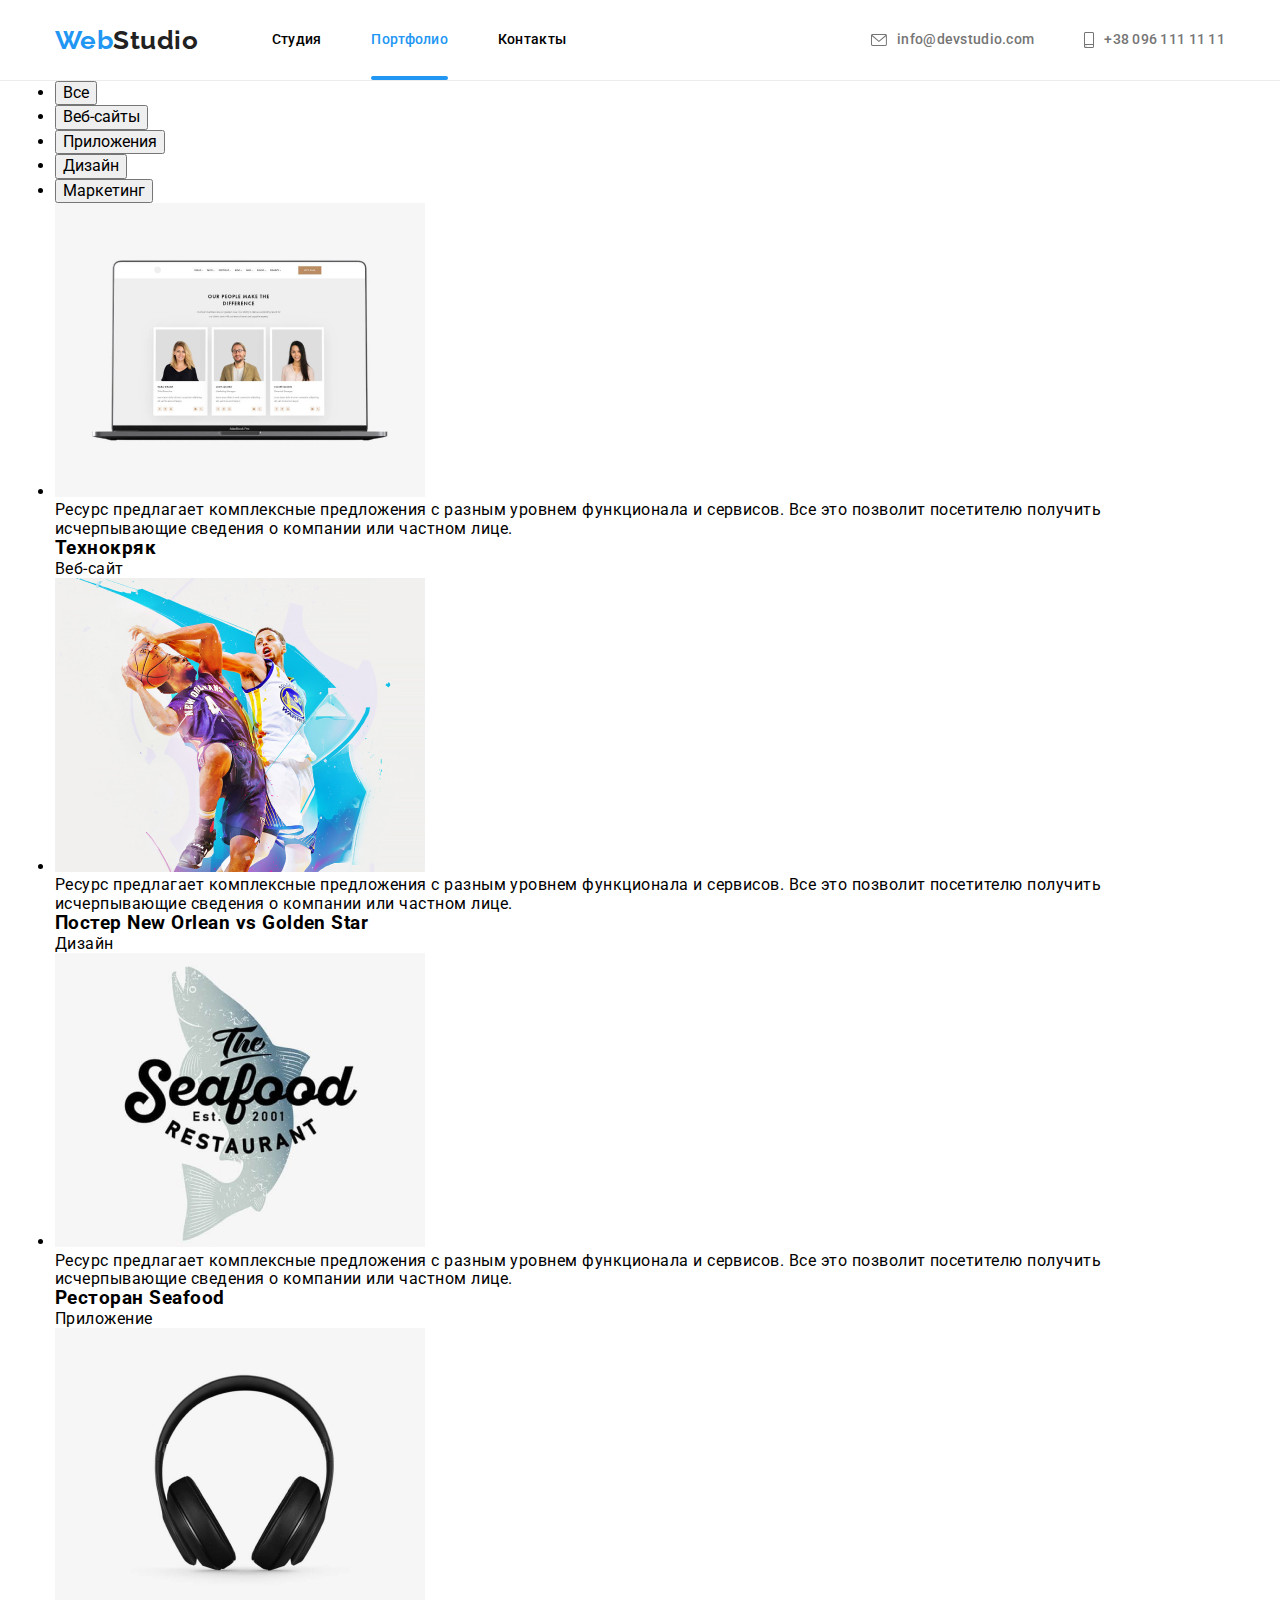
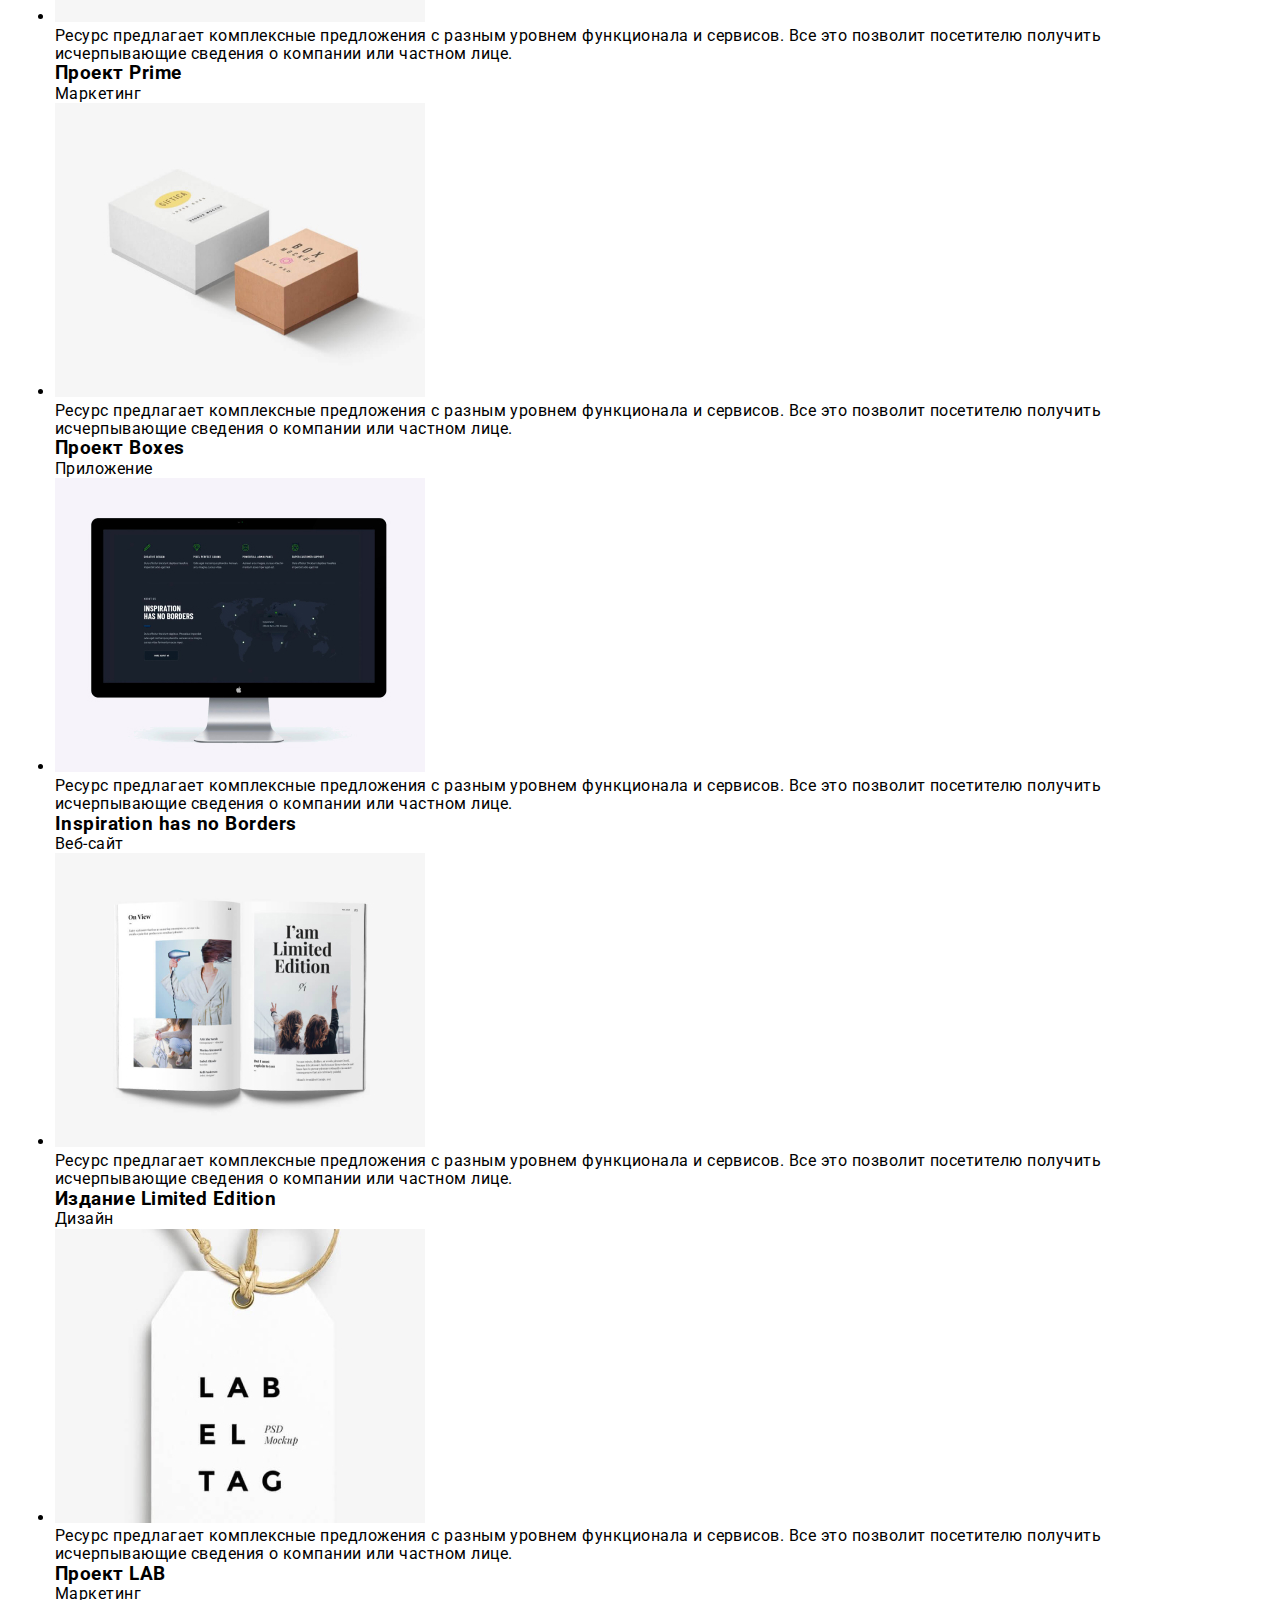
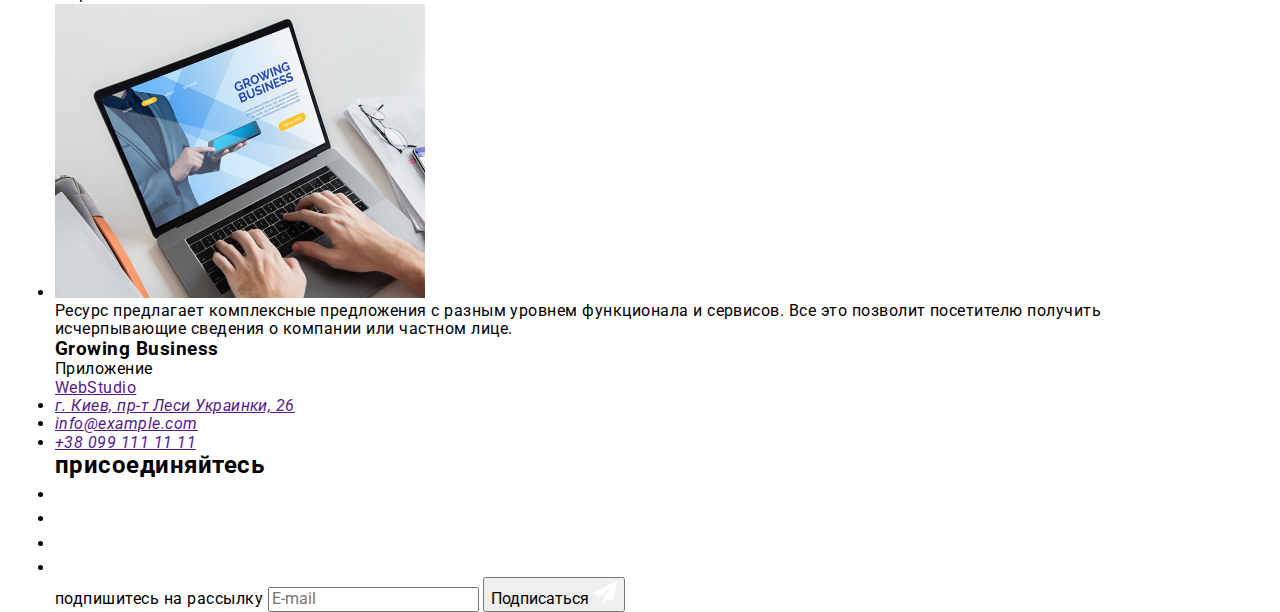
==== portfolio.html @ 88aeb42d "summary" ====
<!DOCTYPE html>
<html lang="ru">
<head>
    <meta charset="UTF-8">
    <meta http-equiv="X-UA-Compatible" content="IE=edge">
    <meta name="viewport" content="width=device-width, initial-scale=1.0">
    <link rel="preconnect" href="https://fonts.googleapis.com">
    <link rel="preconnect" href="https://fonts.gstatic.com" crossorigin>
    <link href="https://fonts.googleapis.com/css2?family=Raleway:wght@700&family=Roboto:wght@400;500;700;900&display=swap" rel="stylesheet">
    <link rel="stylesheet" href="https://cdnjs.cloudflare.com/ajax/libs/modern-normalize/1.1.0/modern-normalize.min.css">
    <link rel="stylesheet" href="./css/main.min.css">
    <title>WebStudio</title>
</head>
<body>
    
    <header  class="navigation">
        <div class="navigation__container container">
            <nav class="navigation__wrap">
                <a class="navigation__web" href="./index.html">Web<span class="navigation__studio">Studio</span></a>
                <button type="button" class="navigation__menu-btn is-open" data-menu-button>
                    <svg width="24" height="16" aria-label="Переключатель мобильного меню">
                        <use class="navigation__btn-close" href="./images/mobile-menu.svg#icon-close_24px"></use>
                        <use class="navigation__btn-menu" href="./images/mobile-menu.svg#icon-menu_24px"></use>
                    </svg>
                </button>
            </nav>
            <div class="navigation__menu" data-menu>
                <ul class="navigation__list">
                    <li class="navigation__links">
                        <a class="navigation__link" href="./index.html">Студия</a>
                    </li>
                    <li class="navigation__links">
                        <a class="navigation__link current" href="./portfolio.html">Портфолио</a>
                    </li>
                    <li class="navigation__links">
                        <a class="navigation__link" href="">Контакты</a>
                    </li>
                </ul>
                <ul class="contacts">
                    <li class="contacts__tel">
                        <a href="" class="contacts__tel-list">
                            +38 096 111 11 11
                        </a>
                    </li>
                    <li class="contacts__list">
                        <a class="contacts__links" href="">
                            <svg class="contacts__icon" width="16px" height="12px">
                                <use href="./images/sprite.svg#icon-envelope"></use>
                            </svg>
                            info@devstudio.com
                        </a>
                    </li>
                    <li class="contacts__list hidden">
                        <a class="contacts__links" href="">
                            <svg class="contacts__icon" width="10px" height="16px">
                                <use href="./images/sprite.svg#icon-smartphone"></use>
                            </svg>
                            +38 096 111 11 11
                        </a>
                    </li>
                </ul>
                <ul class="menu__links">
                    <li class="menu__links-list">
                        <a href="" class="menu__link">Instagram</a>
                    </li>
                    <li class="menu__links-list">
                        <a href="" class="menu__link">Twitter</a>
                    </li>
                    <li class="menu__links-list">
                        <a href="" class="menu__link">Facebook</a>
                    </li>
                    <li class="menu__links-list">
                        <a href="" class="menu__link">LinkedIn</a>
                    </li>
                </ul>
            </div>
        </div>
    </header>
    
    <main>
        <section class="portfolio">
            <div class="container">
                <ul class="filters__list">
                    <li class="filters__buttons">
                        <button type="button" class="filters__btn">Все</button>
                    </li>
                    <li class="filters__buttons">
                        <button type="button" class="filters__btn">Веб-сайты</button>
                    </li>
                    <li class="filters__buttons">
                        <button type="button" class="filters__btn">Приложения</button>
                    </li>
                    <li class="filters__buttons">
                        <button type="button" class="filters__btn">Дизайн</button>
                    </li>
                    <li class="filters__buttons">
                        <button type="button" class="filters__btn">Маркетинг</button>
                    </li>
                </ul>   
                <ul class="project__list">
                    <li class="project__items">
                        <div class="project__animation">
                            <img src="./images/technoquack.jpg" alt="Технокряк">
                            <p class="project__overlay">Ресурс предлагает комплексные предложения с разным уровнем функционала и сервисов. Все это позволит посетителю получить исчерпывающие сведения о компании или частном лице.</p>
                        </div>
                        <div class="project__item">
                            <h3 class="project__title">Технокряк</h3>
                            <p class="project__text">Веб-сайт</p>
                        </div>
                    </li>
                    <li class="project__items">
                        <div class="project__animation">
                            <img src="./images/new-orlean.jpg" alt="Постер New Orlean vs Golden Star">
                            <p class="project__overlay">Ресурс предлагает комплексные предложения с разным уровнем функционала и сервисов. Все это позволит посетителю получить исчерпывающие сведения о компании или частном лице.</p>
                        </div>
                        <div class="project__item">
                            <h3 class="project__title">Постер New Orlean vs Golden Star</h3>
                            <p class="project__text">Дизайн</p>
                        </div>
                    </li>
                    <li class="project__items">
                        <div class="project__animation">
                            <img src="./images/seafood-restaurant.jpg" alt="Ресторан Seafood">
                            <p class="project__overlay">Ресурс предлагает комплексные предложения с разным уровнем функционала и сервисов. Все это позволит посетителю получить исчерпывающие сведения о компании или частном лице.</p>
                        </div>
                        <div class="project__item">
                            <h3 class="project__title">Ресторан Seafood</h3>
                            <p class="project__text">Приложение</p>
                        </div>
                    </li>
                    <li class="project__items">
                        <div class="project__animation">
                            <img src="./images/prime-project.jpg" alt="Проект Prime">
                            <p class="project__overlay">Ресурс предлагает комплексные предложения с разным уровнем функционала и сервисов. Все это позволит посетителю получить исчерпывающие сведения о компании или частном лице.</p>
                        </div>
                        <div class="project__item">
                            <h3 class="project__title">Проект Prime</h3>
                            <p class="project__text">Маркетинг</p>
                        </div>
                    </li>
                    <li class="project__items">
                        <div class="project__animation">
                            <img src="./images/project-boxes.jpg" alt="Проект Boxes">
                            <p class="project__overlay">Ресурс предлагает комплексные предложения с разным уровнем функционала и сервисов. Все это позволит посетителю получить исчерпывающие сведения о компании или частном лице.</p>
                        </div>
                        <div class="project__item">
                            <h3 class="project__title">Проект Boxes</h3>
                            <p class="project__text">Приложение</p>
                        </div>
                    </li>
                    <li class="project__items">
                        <div class="project__animation">
                            <img src="./images/inspiration-has-no-borders.jpg" alt="Inspiration has no Borders">
                            <p class="project__overlay">Ресурс предлагает комплексные предложения с разным уровнем функционала и сервисов. Все это позволит посетителю получить исчерпывающие сведения о компании или частном лице.</p>
                        </div>
                        <div class="project__item">
                            <h3 class="project__title">Inspiration has no Borders</h3>
                            <p class="project__text">Веб-сайт</p>
                        </div>
                    </li>
                    <li class="project__items">
                        <div class="project__animation">
                            <img src="./images/limited-edition.jpg" alt="Издание Limited Edition">
                            <p class="project__overlay">Ресурс предлагает комплексные предложения с разным уровнем функционала и сервисов. Все это позволит посетителю получить исчерпывающие сведения о компании или частном лице.</p>
                        </div>
                        <div class="project__item">
                            <h3 class="project__title">Издание Limited Edition</h3>
                            <p class="project__text">Дизайн</p>
                        </div>
                    </li>
                    <li class="project__items">
                        <div class="project__animation">
                            <img src="./images/lab-project.jpg" alt="Проект LAB">
                            <p class="project__overlay">Ресурс предлагает комплексные предложения с разным уровнем функционала и сервисов. Все это позволит посетителю получить исчерпывающие сведения о компании или частном лице.</p>
                        </div>
                        <div class="project__item">
                            <h3 class="project__title">Проект LAB</h3>
                            <p class="project__text">Маркетинг</p>
                        </div>
                    </li>
                    <li class="project__items">
                        <div class="project__animation">
                            <img src="./images/growing-business.jpg" alt="Growing Business">
                            <p class="project__overlay">Ресурс предлагает комплексные предложения с разным уровнем функционала и сервисов. Все это позволит посетителю получить исчерпывающие сведения о компании или частном лице.</p>
                        </div>
                        <div class="project__item">
                            <h3 class="project__title">Growing Business</h3>
                            <p class="project__text">Приложение</p>
                        </div>
                    </li>
                </ul>
            </div>

        </section>

    </main>
    <footer>
        <div class="footer__all container">
            <div class="footer__container">
                <a class="footer__web" href="">Web<span class="footer__studio">Studio</span></a>
                <address class="footer__address">
                    <ul class="footer__list">
                        <li class="footer__links">
                            <a class="footer__link-white" href="">г. Киев, пр-т Леси Украинки, 26</a>
                        </li>
                        <li class="footer__links">
                            <a class="footer__link" href="">info@example.com</a>
                        </li>
                        <li class="footer__links">
                            <a class="footer__link" href="">+38 099 111 11 11</a>
                        </li>
                    </ul>
                </address>  
            </div>
            <div class="footer__icons">
                <h2 class="footer__icon-title">присоединяйтесь</h2>
                <ul class="footer__icon-list">
                    <li class="footer__icon-wrap">
                        <a href="" class="footer__icon-link">
                            <svg class="footer__icon" width="20" height="20">
                                <use href="./images/sprite.svg#icon-instagram-footer"></use>
                            </svg>
                        </a>  
                    </li>
                    <li class="footer__icon-wrap">
                        <a href="" class="footer__icon-link">
                            <svg class="footer__icon" width="20" height="20">
                                <use href="./images/sprite.svg#icon-twitter-footer"></use>
                            </svg>
                        </a>                       
                    </li>
                    <li class="footer__icon-wrap">
                        <a href="" class="footer__icon-link">
                            <svg class="footer__icon" width="20" height="20">
                                <use href="./images/sprite.svg#icon-facebook-footer"></use>
                            </svg>
                        </a>    
                    </li>
                    <li class="footer__icon-wrap">
                        <a href="" class="footer__icon-link">
                            <svg class="footer__icon" width="20" height="20">
                                <use href="./images/sprite.svg#icon-linkedin-footer"></use>
                            </svg>
                        </a>          
                    </li>
                </ul>
            </div>
            <div class="footer__form-wrap">
                <form class="footer__form">
                    <label class="footer__form-label">
                        <span class="footer__label-text">подпишитесь на рассылку</span>
                        <input type="email" class="footer__form-input" name="mail" placeholder="E-mail" required>
                    </label>
                    <button type="submit" class="footer__form-btn">Подписаться
                        <svg class="footer__icon-send" width="24" height="24">
                            <use href="./images/icons.svg#icon-icon-send"></use>
                        </svg>
                    </button>
                </form>
            </div>
        </div>
    </footer>
    <script src="./js/menu.js"></script>
</body>
</html>
---- css/main.min.css ----
body{font-family:"Roboto";font-weight:400;font-style:normal;letter-spacing:.03em;margin:0}h1,h2,h3,h4,h5,h6,p,ul,li{padding:0;margin:0}.container{margin:0 auto;padding:0 15px}@media screen and (max-width: 767px){.container{width:480px}}@media screen and (max-width: 1199px){.container{width:768px}}@media screen and (min-width: 1200px){.container{width:1200px}}@media screen and (min-width: 768px){.navigation{border-bottom:1px solid #ececec}}@media screen and (min-width: 768px){.navigation__container{display:flex}}@media screen and (min-width: 1200px){.navigation__container{justify-content:space-between}}.navigation__container .navigation__wrap{display:flex;align-items:center;justify-content:space-between;min-height:80px}@media screen and (min-width: 768px){.navigation__wrap{display:flex;align-items:center}}.navigation__web{padding:24px 0;color:#2196f3;font-family:"Raleway";font-weight:700;font-size:26px;line-height:1.19;text-decoration:none}.navigation__studio{color:#212121}.navigation__menu-btn{display:inline-flex;z-index:1000;margin:0;padding:0;border:none;background-color:rgba(0,0,0,0)}@media screen and (min-width: 768px){.navigation__menu-btn{display:none}}.navigation__menu-btn:hover,.navigation__menu-btn:focus{color:#2196f3}.navigation__btn-close:hover,.navigation__btn-close:focus,.navigation__btn-menu:hover,.navigation__btn-menu:focus{fill:#2196f3}.navigation__menu-btn .navigation__btn-menu{display:none}.navigation__menu-btn.is-open .navigation__btn-menu{display:block}.navigation__menu-btn.is-open .navigation__btn-close{display:none}@media screen and (max-width: 767px){.navigation__menu{opacity:0;position:fixed;z-index:999;top:0;transform:translateY(100%);left:0;padding:48px 40px;width:100%;height:100%;background-color:#fff;transition:transform 250ms cubic-bezier(0.4, 0, 0.2, 1),opacity 250ms cubic-bezier(0.4, 0, 0.2, 1)}.navigation__menu.is-open{opacity:1;transform:translateY(0)}}@media screen and (min-width: 768px){.navigation__menu{display:flex;align-items:center;justify-content:space-between}}@media screen and (min-width: 768px)and (max-width: 1199px){.navigation__menu{padding-left:88px}}@media screen and (min-width: 768px){.navigation__list{display:flex}}@media screen and (max-width: 767px){.navigation__list{padding-bottom:300px}}.navigation__links{list-style:none}@media screen and (max-width: 767px){.navigation__links{padding-left:40px}.navigation__links:not(:last-child){padding-bottom:32px}}@media screen and (min-width: 768px){.navigation__links{position:relative}.navigation__links:not(:last-child){margin-right:50px}}.navigation__link{text-decoration:none;color:var(--text-accent);font-weight:500;font-size:14px;line-height:1.14;letter-spacing:.02em;padding:32px 0;transition:250ms cubic-bezier(0.4, 0, 0.2, 1)}.navigation__link.current{color:#2196f3}.navigation__link:hover,.navigation__link:focus{color:#2196f3}@media screen and (max-width: 767px){.navigation__link{font-size:40px;line-height:1.17}}@media screen and (min-width: 768px){.navigation__link{display:flex;justify-content:center;align-items:center}}@media screen and (min-width: 768px){.current::after{content:"";width:100%;position:absolute;height:4px;left:453px;top:76px;background:#2196f3;border-radius:2px;left:0;bottom:0}}@media screen and (min-width: 1200px){.contacts{display:flex;margin-left:305px;align-items:center;justify-content:center}}@media screen and (min-width: 768px)and (max-width: 1199px){.contacts{margin:0 15px 0 84px;display:flex;flex-direction:column;padding:21px 0px}}.contacts__tel{list-style:none;padding-left:40px;padding-bottom:32px}@media screen and (min-width: 767px){.contacts__tel{display:none}}@media screen and (max-width: 767px){.contacts__tel-list{font-weight:500;font-size:34px;line-height:1.17;letter-spacing:.02em;color:#2196f3;text-decoration:none}}.contacts__list{list-style:none}@media screen and (min-width: 1200px){.contacts__list:not(:last-child){margin-right:50px}}@media screen and (min-width: 768px)and (max-width: 1199px){.contacts__list:not(:last-child){padding-bottom:10px}}@media screen and (max-width: 767px){.contacts__list.hidden{display:none}}.contacts__links{text-decoration:none;color:#757575;font-weight:500;font-size:14px;line-height:1.14;letter-spacing:.02em;fill:currentColor;transition:250ms cubic-bezier(0.4, 0, 0.2, 1)}.contacts__links:hover,.contacts__links:focus{color:#2196f3;fill:#2196f3}@media screen and (min-width: 768px){.contacts__links{display:flex;align-items:center}}@media screen and (max-width: 767px){.contacts__links{font-size:24px;line-height:1.16;padding-left:40px}}@media screen and (min-width: 1200px){.contacts__links{padding:32px 0}}.contacts__icon{margin-right:10px}@media screen and (max-width: 767px){.contacts__icon{display:none}}.menu__links{display:flex;padding-left:30px;padding-top:64px;padding-bottom:48px}@media screen and (min-width: 767px){.menu__links{display:none}}.menu__links-list{list-style:none}.menu__links-list:not(:last-child){border-right:1px solid rgba(33,33,33,.2);padding-right:10px}.menu__link{text-decoration:none;color:#2196f3;font-size:18px;line-height:1.22;letter-spacing:.02em;padding-left:10px}.hero{background:#2f303a;background-image:linear-gradient(rgba(47, 48, 58, 0.4), rgba(47, 48, 58, 0.4)),url(../images/background-hero.jpg);background-repeat:no-repeat;background-size:cover;background-position:center;text-align:center;padding-top:200px;padding-bottom:200px;max-width:1600px;margin-right:auto;margin-left:auto}.hero__title{color:#fff;font-weight:900;font-size:44px;line-height:1.36;letter-spacing:.06em;text-transform:uppercase;width:696px;margin-bottom:30px}.hero__container{display:flex;flex-direction:column;align-items:center}.hero__button{width:200px;height:50px;background:#2196f3;color:#fff;box-shadow:0px 4px 4px rgba(0,0,0,.15);border-radius:4px;border:none;cursor:pointer;font-weight:700;font-size:16px;line-height:1.87;letter-spacing:.06em;font-family:"Roboto";font-style:normal;transition:250ms cubic-bezier(0.4, 0, 0.2, 1)}.hero__button:hover,.hero__button:focus{background:#188ce8}.backdrop{position:fixed;width:100%;height:100%;background:rgba(0,0,0,.2);top:0;left:0;opacity:1;transition:250ms cubic-bezier(0.4, 0, 0.2, 1)}.modal{position:absolute;top:50%;left:50%;transform:translate(-50%, -50%) scale(1);min-width:528px;min-height:581px;background-color:#fff;transition:250ms cubic-bezier(0.4, 0, 0.2, 1);border-radius:4px}.form{display:flex;flex-direction:column;padding:40px;align-items:center}.form__title{font-weight:700;font-size:20px;line-height:1.15;text-align:center;letter-spacing:.03em;color:#212121;margin-bottom:12px}.form__label{display:flex;flex-direction:column;align-items:flex-start;position:relative;font-weight:400;font-size:12px;line-height:1.16;letter-spacing:.01em;color:#757575;margin-bottom:10px}.form__label-area{display:flex;flex-direction:column;align-items:flex-start;margin-bottom:20px;font-weight:400;font-size:12px;line-height:1.16;letter-spacing:.01em;color:#757575}.form__textarea{width:448px;height:120px;resize:none;border:1px solid rgba(33,33,33,.2);border-radius:4px;margin-top:4px;padding-left:16px;padding-top:12px}.form__textarea::placeholder{color:rgba(117,117,117,.5)}.form__label-terms{display:flex;align-items:center;justify-content:center;margin-bottom:30px;font-weight:400;font-size:14px;line-height:1.71;letter-spacing:.03em;color:#757575}.form__input{border:1px solid rgba(33,33,33,.2);border-radius:4px;padding:12px;padding-left:46px;width:448px;height:40px;margin-top:4px;transition:250ms cubic-bezier(0.4, 0, 0.2, 1)}.form__input:hover,.form__input:focus{border-color:#2196f3}.form__input-label{position:absolute;left:15px;bottom:20%;transition:250ms cubic-bezier(0.4, 0, 0.2, 1)}.form__input:hover+.form__input-label,.form__input:focus+.form__input-label{fill:#2196f3}.form__input-terms{appearance:none;font-weight:400;font-size:14px;line-height:1.71;letter-spacing:.03em;color:#757575;margin-right:8px}.form__input-terms:checked+.form__checkbox-icon{background-color:#188ce8;border:none;width:16px;height:16px}.form__checkbox-icon{display:flex;justify-content:center;align-items:center;width:16px;height:16px;border:2px solid #212121;border-radius:3px;margin-right:7px}.form__terms-link{color:#2196f3;padding-left:5px}.form__modal-btn{display:flex;justify-content:center;align-items:center;padding:0;width:200px;height:50px;background:#2196f3;box-shadow:0px 4px 4px rgba(0,0,0,.15);border-radius:4px;border:none;font-weight:700;font-size:16px;line-height:1.87;letter-spacing:.06em;color:#fff;transition:250ms cubic-bezier(0.4, 0, 0.2, 1)}.form__modal-btn:hover,.form__modal-btn:focus{background-color:#188ce8}.backdrop.is-hidden{opacity:0;pointer-events:none}.backdrop.is-hidden .modal{transform:translate(-50%, -50%) scale(0.8)}.modal__close-btn{position:absolute;width:30px;height:30px;display:flex;justify-content:center;align-items:center;background:rgba(0,0,0,0);border-radius:50%;border:1px solid rgba(0,0,0,.1);right:8px;top:8px;cursor:pointer;padding:0}.modal__close-btn:hover,.modal__close-btn:focus{fill:#2196f3}/*# sourceMappingURL=main.min.css.map */
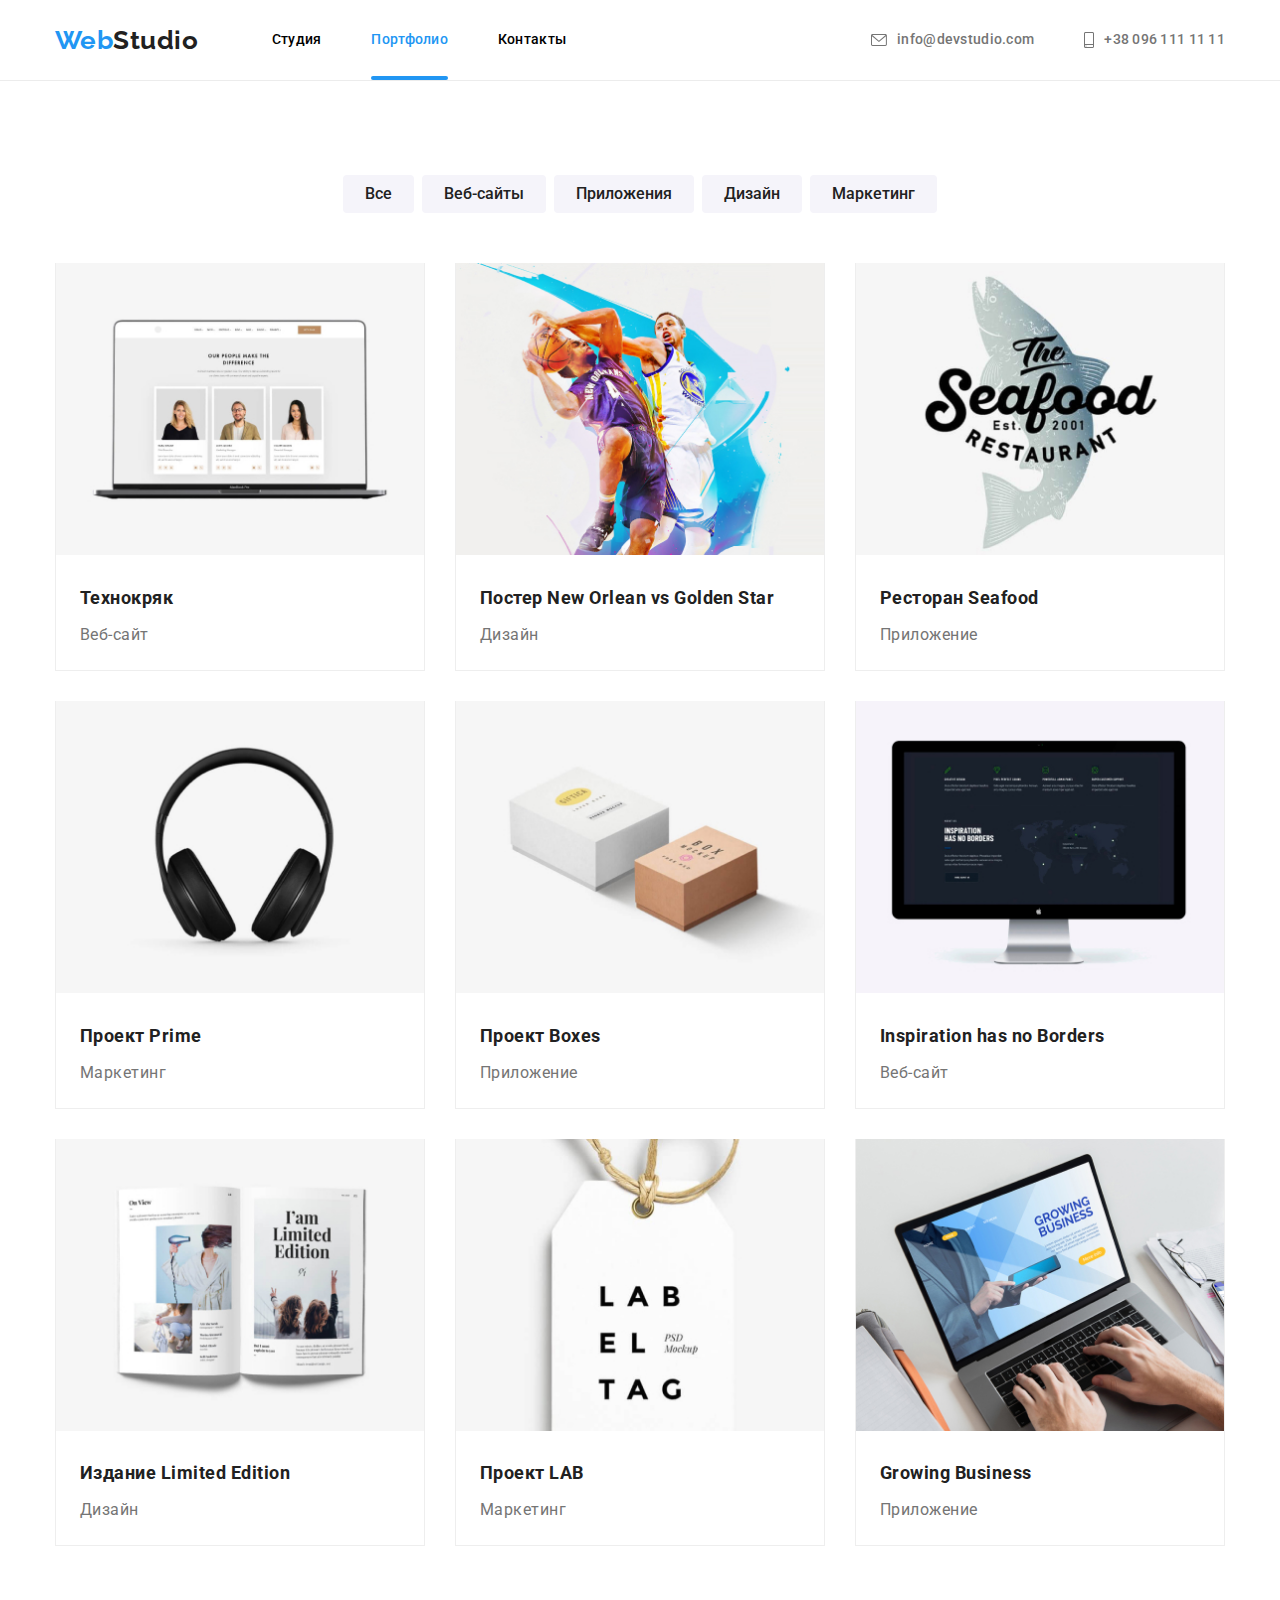
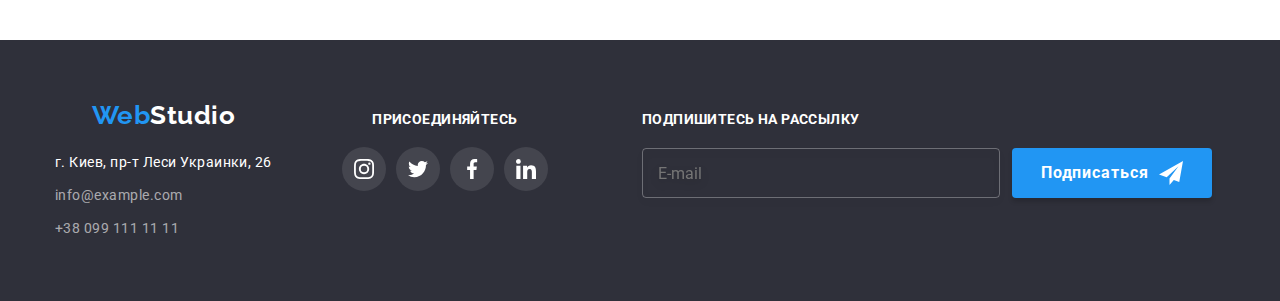
==== commit dfb65b28: "summary" ====
--- a/portfolio.html
+++ b/portfolio.html
@@ -100,7 +100,7 @@
                 <ul class="project__list">
                     <li class="project__items">
                         <div class="project__animation">
-                            <img src="./images/technoquack.jpg" alt="Технокряк">
+                            <img src="./images/technoquack.jpg" width="100%" alt="Технокряк">
                             <p class="project__overlay">Ресурс предлагает комплексные предложения с разным уровнем функционала и сервисов. Все это позволит посетителю получить исчерпывающие сведения о компании или частном лице.</p>
                         </div>
                         <div class="project__item">
@@ -110,7 +110,7 @@
                     </li>
                     <li class="project__items">
                         <div class="project__animation">
-                            <img src="./images/new-orlean.jpg" alt="Постер New Orlean vs Golden Star">
+                            <img src="./images/new-orlean.jpg" width="100%" alt="Постер New Orlean vs Golden Star">
                             <p class="project__overlay">Ресурс предлагает комплексные предложения с разным уровнем функционала и сервисов. Все это позволит посетителю получить исчерпывающие сведения о компании или частном лице.</p>
                         </div>
                         <div class="project__item">
@@ -120,7 +120,7 @@
                     </li>
                     <li class="project__items">
                         <div class="project__animation">
-                            <img src="./images/seafood-restaurant.jpg" alt="Ресторан Seafood">
+                            <img src="./images/seafood-restaurant.jpg" width="100%" alt="Ресторан Seafood">
                             <p class="project__overlay">Ресурс предлагает комплексные предложения с разным уровнем функционала и сервисов. Все это позволит посетителю получить исчерпывающие сведения о компании или частном лице.</p>
                         </div>
                         <div class="project__item">
@@ -130,7 +130,7 @@
                     </li>
                     <li class="project__items">
                         <div class="project__animation">
-                            <img src="./images/prime-project.jpg" alt="Проект Prime">
+                            <img src="./images/prime-project.jpg" width="100%" alt="Проект Prime">
                             <p class="project__overlay">Ресурс предлагает комплексные предложения с разным уровнем функционала и сервисов. Все это позволит посетителю получить исчерпывающие сведения о компании или частном лице.</p>
                         </div>
                         <div class="project__item">
@@ -140,7 +140,7 @@
                     </li>
                     <li class="project__items">
                         <div class="project__animation">
-                            <img src="./images/project-boxes.jpg" alt="Проект Boxes">
+                            <img src="./images/project-boxes.jpg" width="100%" alt="Проект Boxes">
                             <p class="project__overlay">Ресурс предлагает комплексные предложения с разным уровнем функционала и сервисов. Все это позволит посетителю получить исчерпывающие сведения о компании или частном лице.</p>
                         </div>
                         <div class="project__item">
@@ -150,7 +150,7 @@
                     </li>
                     <li class="project__items">
                         <div class="project__animation">
-                            <img src="./images/inspiration-has-no-borders.jpg" alt="Inspiration has no Borders">
+                            <img src="./images/inspiration-has-no-borders.jpg" width="100%" alt="Inspiration has no Borders">
                             <p class="project__overlay">Ресурс предлагает комплексные предложения с разным уровнем функционала и сервисов. Все это позволит посетителю получить исчерпывающие сведения о компании или частном лице.</p>
                         </div>
                         <div class="project__item">
@@ -160,7 +160,7 @@
                     </li>
                     <li class="project__items">
                         <div class="project__animation">
-                            <img src="./images/limited-edition.jpg" alt="Издание Limited Edition">
+                            <img src="./images/limited-edition.jpg" width="100%" alt="Издание Limited Edition">
                             <p class="project__overlay">Ресурс предлагает комплексные предложения с разным уровнем функционала и сервисов. Все это позволит посетителю получить исчерпывающие сведения о компании или частном лице.</p>
                         </div>
                         <div class="project__item">
@@ -170,7 +170,7 @@
                     </li>
                     <li class="project__items">
                         <div class="project__animation">
-                            <img src="./images/lab-project.jpg" alt="Проект LAB">
+                            <img src="./images/lab-project.jpg" width="100%" alt="Проект LAB">
                             <p class="project__overlay">Ресурс предлагает комплексные предложения с разным уровнем функционала и сервисов. Все это позволит посетителю получить исчерпывающие сведения о компании или частном лице.</p>
                         </div>
                         <div class="project__item">
@@ -180,7 +180,7 @@
                     </li>
                     <li class="project__items">
                         <div class="project__animation">
-                            <img src="./images/growing-business.jpg" alt="Growing Business">
+                            <img src="./images/growing-business.jpg" width="100%" alt="Growing Business">
                             <p class="project__overlay">Ресурс предлагает комплексные предложения с разным уровнем функционала и сервисов. Все это позволит посетителю получить исчерпывающие сведения о компании или частном лице.</p>
                         </div>
                         <div class="project__item">
--- a/css/main.min.css
+++ b/css/main.min.css
@@ -1 +1 @@
-body{font-family:"Roboto";font-weight:400;font-style:normal;letter-spacing:.03em;margin:0}h1,h2,h3,h4,h5,h6,p,ul,li{padding:0;margin:0}.container{margin:0 auto;padding:0 15px}@media screen and (max-width: 767px){.container{width:480px}}@media screen and (max-width: 1199px){.container{width:768px}}@media screen and (min-width: 1200px){.container{width:1200px}}@media screen and (min-width: 768px){.navigation{border-bottom:1px solid #ececec}}@media screen and (min-width: 768px){.navigation__container{display:flex}}@media screen and (min-width: 1200px){.navigation__container{justify-content:space-between}}.navigation__container .navigation__wrap{display:flex;align-items:center;justify-content:space-between;min-height:80px}@media screen and (min-width: 768px){.navigation__wrap{display:flex;align-items:center}}.navigation__web{padding:24px 0;color:#2196f3;font-family:"Raleway";font-weight:700;font-size:26px;line-height:1.19;text-decoration:none}.navigation__studio{color:#212121}.navigation__menu-btn{display:inline-flex;z-index:1000;margin:0;padding:0;border:none;background-color:rgba(0,0,0,0)}@media screen and (min-width: 768px){.navigation__menu-btn{display:none}}.navigation__menu-btn:hover,.navigation__menu-btn:focus{color:#2196f3}.navigation__btn-close:hover,.navigation__btn-close:focus,.navigation__btn-menu:hover,.navigation__btn-menu:focus{fill:#2196f3}.navigation__menu-btn .navigation__btn-menu{display:none}.navigation__menu-btn.is-open .navigation__btn-menu{display:block}.navigation__menu-btn.is-open .navigation__btn-close{display:none}@media screen and (max-width: 767px){.navigation__menu{opacity:0;position:fixed;z-index:999;top:0;transform:translateY(100%);left:0;padding:48px 40px;width:100%;height:100%;background-color:#fff;transition:transform 250ms cubic-bezier(0.4, 0, 0.2, 1),opacity 250ms cubic-bezier(0.4, 0, 0.2, 1)}.navigation__menu.is-open{opacity:1;transform:translateY(0)}}@media screen and (min-width: 768px){.navigation__menu{display:flex;align-items:center;justify-content:space-between}}@media screen and (min-width: 768px)and (max-width: 1199px){.navigation__menu{padding-left:88px}}@media screen and (min-width: 768px){.navigation__list{display:flex}}@media screen and (max-width: 767px){.navigation__list{padding-bottom:300px}}.navigation__links{list-style:none}@media screen and (max-width: 767px){.navigation__links{padding-left:40px}.navigation__links:not(:last-child){padding-bottom:32px}}@media screen and (min-width: 768px){.navigation__links{position:relative}.navigation__links:not(:last-child){margin-right:50px}}.navigation__link{text-decoration:none;color:var(--text-accent);font-weight:500;font-size:14px;line-height:1.14;letter-spacing:.02em;padding:32px 0;transition:250ms cubic-bezier(0.4, 0, 0.2, 1)}.navigation__link.current{color:#2196f3}.navigation__link:hover,.navigation__link:focus{color:#2196f3}@media screen and (max-width: 767px){.navigation__link{font-size:40px;line-height:1.17}}@media screen and (min-width: 768px){.navigation__link{display:flex;justify-content:center;align-items:center}}@media screen and (min-width: 768px){.current::after{content:"";width:100%;position:absolute;height:4px;left:453px;top:76px;background:#2196f3;border-radius:2px;left:0;bottom:0}}@media screen and (min-width: 1200px){.contacts{display:flex;margin-left:305px;align-items:center;justify-content:center}}@media screen and (min-width: 768px)and (max-width: 1199px){.contacts{margin:0 15px 0 84px;display:flex;flex-direction:column;padding:21px 0px}}.contacts__tel{list-style:none;padding-left:40px;padding-bottom:32px}@media screen and (min-width: 767px){.contacts__tel{display:none}}@media screen and (max-width: 767px){.contacts__tel-list{font-weight:500;font-size:34px;line-height:1.17;letter-spacing:.02em;color:#2196f3;text-decoration:none}}.contacts__list{list-style:none}@media screen and (min-width: 1200px){.contacts__list:not(:last-child){margin-right:50px}}@media screen and (min-width: 768px)and (max-width: 1199px){.contacts__list:not(:last-child){padding-bottom:10px}}@media screen and (max-width: 767px){.contacts__list.hidden{display:none}}.contacts__links{text-decoration:none;color:#757575;font-weight:500;font-size:14px;line-height:1.14;letter-spacing:.02em;fill:currentColor;transition:250ms cubic-bezier(0.4, 0, 0.2, 1)}.contacts__links:hover,.contacts__links:focus{color:#2196f3;fill:#2196f3}@media screen and (min-width: 768px){.contacts__links{display:flex;align-items:center}}@media screen and (max-width: 767px){.contacts__links{font-size:24px;line-height:1.16;padding-left:40px}}@media screen and (min-width: 1200px){.contacts__links{padding:32px 0}}.contacts__icon{margin-right:10px}@media screen and (max-width: 767px){.contacts__icon{display:none}}.menu__links{display:flex;padding-left:30px;padding-top:64px;padding-bottom:48px}@media screen and (min-width: 767px){.menu__links{display:none}}.menu__links-list{list-style:none}.menu__links-list:not(:last-child){border-right:1px solid rgba(33,33,33,.2);padding-right:10px}.menu__link{text-decoration:none;color:#2196f3;font-size:18px;line-height:1.22;letter-spacing:.02em;padding-left:10px}.hero{background:#2f303a;background-image:linear-gradient(rgba(47, 48, 58, 0.4), rgba(47, 48, 58, 0.4)),url(../images/background-hero.jpg);background-repeat:no-repeat;background-size:cover;background-position:center;text-align:center;padding-top:200px;padding-bottom:200px;max-width:1600px;margin-right:auto;margin-left:auto}.hero__title{color:#fff;font-weight:900;font-size:44px;line-height:1.36;letter-spacing:.06em;text-transform:uppercase;width:696px;margin-bottom:30px}.hero__container{display:flex;flex-direction:column;align-items:center}.hero__button{width:200px;height:50px;background:#2196f3;color:#fff;box-shadow:0px 4px 4px rgba(0,0,0,.15);border-radius:4px;border:none;cursor:pointer;font-weight:700;font-size:16px;line-height:1.87;letter-spacing:.06em;font-family:"Roboto";font-style:normal;transition:250ms cubic-bezier(0.4, 0, 0.2, 1)}.hero__button:hover,.hero__button:focus{background:#188ce8}.backdrop{position:fixed;width:100%;height:100%;background:rgba(0,0,0,.2);top:0;left:0;opacity:1;transition:250ms cubic-bezier(0.4, 0, 0.2, 1)}.modal{position:absolute;top:50%;left:50%;transform:translate(-50%, -50%) scale(1);min-width:528px;min-height:581px;background-color:#fff;transition:250ms cubic-bezier(0.4, 0, 0.2, 1);border-radius:4px}.form{display:flex;flex-direction:column;padding:40px;align-items:center}.form__title{font-weight:700;font-size:20px;line-height:1.15;text-align:center;letter-spacing:.03em;color:#212121;margin-bottom:12px}.form__label{display:flex;flex-direction:column;align-items:flex-start;position:relative;font-weight:400;font-size:12px;line-height:1.16;letter-spacing:.01em;color:#757575;margin-bottom:10px}.form__label-area{display:flex;flex-direction:column;align-items:flex-start;margin-bottom:20px;font-weight:400;font-size:12px;line-height:1.16;letter-spacing:.01em;color:#757575}.form__textarea{width:448px;height:120px;resize:none;border:1px solid rgba(33,33,33,.2);border-radius:4px;margin-top:4px;padding-left:16px;padding-top:12px}.form__textarea::placeholder{color:rgba(117,117,117,.5)}.form__label-terms{display:flex;align-items:center;justify-content:center;margin-bottom:30px;font-weight:400;font-size:14px;line-height:1.71;letter-spacing:.03em;color:#757575}.form__input{border:1px solid rgba(33,33,33,.2);border-radius:4px;padding:12px;padding-left:46px;width:448px;height:40px;margin-top:4px;transition:250ms cubic-bezier(0.4, 0, 0.2, 1)}.form__input:hover,.form__input:focus{border-color:#2196f3}.form__input-label{position:absolute;left:15px;bottom:20%;transition:250ms cubic-bezier(0.4, 0, 0.2, 1)}.form__input:hover+.form__input-label,.form__input:focus+.form__input-label{fill:#2196f3}.form__input-terms{appearance:none;font-weight:400;font-size:14px;line-height:1.71;letter-spacing:.03em;color:#757575;margin-right:8px}.form__input-terms:checked+.form__checkbox-icon{background-color:#188ce8;border:none;width:16px;height:16px}.form__checkbox-icon{display:flex;justify-content:center;align-items:center;width:16px;height:16px;border:2px solid #212121;border-radius:3px;margin-right:7px}.form__terms-link{color:#2196f3;padding-left:5px}.form__modal-btn{display:flex;justify-content:center;align-items:center;padding:0;width:200px;height:50px;background:#2196f3;box-shadow:0px 4px 4px rgba(0,0,0,.15);border-radius:4px;border:none;font-weight:700;font-size:16px;line-height:1.87;letter-spacing:.06em;color:#fff;transition:250ms cubic-bezier(0.4, 0, 0.2, 1)}.form__modal-btn:hover,.form__modal-btn:focus{background-color:#188ce8}.backdrop.is-hidden{opacity:0;pointer-events:none}.backdrop.is-hidden .modal{transform:translate(-50%, -50%) scale(0.8)}.modal__close-btn{position:absolute;width:30px;height:30px;display:flex;justify-content:center;align-items:center;background:rgba(0,0,0,0);border-radius:50%;border:1px solid rgba(0,0,0,.1);right:8px;top:8px;cursor:pointer;padding:0}.modal__close-btn:hover,.modal__close-btn:focus{fill:#2196f3}/*# sourceMappingURL=main.min.css.map */+body{font-family:"Roboto";font-weight:400;font-style:normal;letter-spacing:.03em;margin:0}h1,h2,h3,h4,h5,h6,p,ul,li{padding:0;margin:0}.container{margin:0 auto;padding:0 15px}@media screen and (min-width: 480px)and (max-width: 767px){.container{width:480px}}@media screen and (min-width: 768px)and (max-width: 1199px){.container{width:768px}}@media screen and (min-width: 1200px){.container{width:1200px}}.navigation{border-bottom:1px solid #ececec}@media screen and (min-width: 768px){.navigation__container{display:flex}}@media screen and (min-width: 1200px){.navigation__container{justify-content:space-between}}.navigation__container .navigation__wrap{display:flex;align-items:center;justify-content:space-between;min-height:80px}@media screen and (min-width: 768px){.navigation__wrap{display:flex;align-items:center}}.navigation__web{padding:24px 0;color:#2196f3;font-family:"Raleway";font-weight:700;font-size:26px;line-height:1.19;text-decoration:none}.navigation__studio{color:#212121}.navigation__menu-btn{display:inline-flex;z-index:1000;margin:0;padding:0;border:none;background-color:rgba(0,0,0,0)}@media screen and (min-width: 768px){.navigation__menu-btn{display:none}}.navigation__menu-btn:hover,.navigation__menu-btn:focus{color:#2196f3}.navigation__btn-close:hover,.navigation__btn-close:focus,.navigation__btn-menu:hover,.navigation__btn-menu:focus{fill:#2196f3}.navigation__menu-btn .navigation__btn-menu{display:none}.navigation__menu-btn.is-open .navigation__btn-menu{display:block}.navigation__menu-btn.is-open .navigation__btn-close{display:none}@media screen and (max-width: 767px){.navigation__menu{opacity:0;position:fixed;z-index:999;top:0;transform:translateY(100%);left:0;padding-top:48px;width:100%;height:100%;background-color:#fff;transition:transform 250ms cubic-bezier(0.4, 0, 0.2, 1),opacity 250ms cubic-bezier(0.4, 0, 0.2, 1)}.navigation__menu.is-open{opacity:1;transform:translateY(0)}}@media screen and (min-width: 768px){.navigation__menu{display:flex;align-items:center;justify-content:space-between}}@media screen and (min-width: 768px)and (max-width: 1199px){.navigation__menu{padding-left:88px}}@media screen and (min-width: 768px){.navigation__list{display:flex}}@media screen and (max-width: 767px){.navigation__list{padding-bottom:300px}}.navigation__links{list-style:none}@media screen and (max-width: 767px){.navigation__links{padding-left:40px}.navigation__links:not(:last-child){padding-bottom:32px}}@media screen and (min-width: 768px){.navigation__links{position:relative}.navigation__links:not(:last-child){margin-right:50px}}.navigation__link{text-decoration:none;color:var(--text-accent);font-weight:500;font-size:14px;line-height:1.14;letter-spacing:.02em;padding:32px 0;transition:250ms cubic-bezier(0.4, 0, 0.2, 1)}.navigation__link.current{color:#2196f3}.navigation__link:hover,.navigation__link:focus{color:#2196f3}@media screen and (max-width: 767px){.navigation__link{font-size:40px;line-height:1.17}}@media screen and (min-width: 768px){.navigation__link{display:flex;justify-content:center;align-items:center}}@media screen and (min-width: 768px){.current::after{content:"";width:100%;position:absolute;height:4px;left:453px;top:76px;background:#2196f3;border-radius:2px;left:0;bottom:0}}@media screen and (min-width: 1200px){.contacts{display:flex;margin-left:305px;align-items:center;justify-content:center}}@media screen and (min-width: 768px)and (max-width: 1199px){.contacts{margin-left:60px;display:flex;flex-direction:column;padding:21px 0px}}.contacts__tel{list-style:none;padding-left:40px;padding-bottom:32px}@media screen and (min-width: 767px){.contacts__tel{display:none}}@media screen and (max-width: 767px){.contacts__tel-list{font-weight:500;font-size:34px;line-height:1.17;letter-spacing:.02em;color:#2196f3;text-decoration:none}}.contacts__list{list-style:none}@media screen and (min-width: 1200px){.contacts__list:not(:last-child){margin-right:50px}}@media screen and (min-width: 768px)and (max-width: 1199px){.contacts__list:not(:last-child){padding-bottom:10px}}@media screen and (max-width: 767px){.contacts__list.hidden{display:none}}.contacts__links{text-decoration:none;color:#757575;font-weight:500;font-size:14px;line-height:1.14;letter-spacing:.02em;fill:currentColor;transition:250ms cubic-bezier(0.4, 0, 0.2, 1)}.contacts__links:hover,.contacts__links:focus{color:#2196f3;fill:#2196f3}@media screen and (min-width: 768px){.contacts__links{display:flex;align-items:center}}@media screen and (max-width: 767px){.contacts__links{font-size:24px;line-height:1.16;padding-left:40px}}@media screen and (min-width: 1200px){.contacts__links{padding:32px 0}}.contacts__icon{margin-right:10px}@media screen and (max-width: 767px){.contacts__icon{display:none}}.menu__links{display:flex;padding-left:30px;padding-top:64px;padding-bottom:48px}@media screen and (min-width: 767px){.menu__links{display:none}}.menu__links-list{list-style:none}.menu__links-list:not(:last-child){border-right:1px solid rgba(33,33,33,.2);padding-right:10px}.menu__link{text-decoration:none;color:#2196f3;font-size:18px;line-height:1.22;letter-spacing:.02em;padding-left:10px}.hero{background:#2f303a;background-image:linear-gradient(rgba(47, 48, 58, 0.4), rgba(47, 48, 58, 0.4)),url(../images/background-hero.jpg);background-repeat:no-repeat;background-size:cover;background-position:50% 50%;text-align:center;align-items:center;padding-top:118px;padding-bottom:200px;width:100%;height:400px;margin-right:auto;margin-left:auto}@media screen and (max-width: 767px){.hero{width:100%;background-image:linear-gradient(rgba(47, 48, 58, 0.4), rgba(47, 48, 58, 0.4)),url(../images/background-hero.jpg)}}@media screen and (max-width: 767px)and (min-device-pixel-ratio: 2),screen and (max-width: 767px)and (-webkit-min-device-pixel-ratio: 2),screen and (max-width: 767px)and (min-resolution: 192dpi),screen and (max-width: 767px)and (min-resolution: 2dppx){.hero{background-image:inear-gradient(rgba(47, 48, 58, 0.4), rgba(47, 48, 58, 0.4)),url(../images/background-hero.jpg);width:100%}}@media screen and (min-width: 768px)and (max-width: 1199px){.hero{background-image:linear-gradient(rgba(47, 48, 58, 0.4), rgba(47, 48, 58, 0.4)),url(../images/background-hero.jpg)}}@media screen and (min-width: 768px)and (max-width: 1199px)and (min-device-pixel-ratio: 2),screen and (min-width: 768px)and (max-width: 1199px)and (-webkit-min-device-pixel-ratio: 2),screen and (min-width: 768px)and (max-width: 1199px)and (min-resolution: 192dpi),screen and (min-width: 768px)and (max-width: 1199px)and (min-resolution: 2dppx){.hero{background-image:inear-gradient(rgba(47, 48, 58, 0.4), rgba(47, 48, 58, 0.4)),url(../images/background-hero.jpg)}}@media screen and (min-width: 1200px){.hero{padding-top:200px;height:600px;max-width:1600px;text-align:center}}@media screen and (min-width: 1200px)and (min-device-pixel-ratio: 2),screen and (min-width: 1200px)and (-webkit-min-device-pixel-ratio: 2),screen and (min-width: 1200px)and (min-resolution: 192dpi),screen and (min-width: 1200px)and (min-resolution: 2dppx){.hero{background-image:linear-gradient(rgba(47, 48, 58, 0.4), rgba(47, 48, 58, 0.4)),url(../images/background-hero.jpg)}}.hero__title{color:#fff;font-weight:900;letter-spacing:.06em;text-transform:uppercase;text-align:center;margin-bottom:30px;margin-top:0;margin-left:auto;margin-right:auto}@media screen and (min-width: 320px)and (max-width: 479px){.hero__title{display:block;width:290px}}@media screen and (max-width: 1199px){.hero__title{font-size:26px;line-height:1.61}}@media screen and (min-width: 1200px){.hero__title{width:696px;font-size:44px;line-height:1.36}}.hero__container{display:flex;flex-direction:column;align-items:center}.hero__button{width:200px;height:50px;background:#2196f3;color:#fff;box-shadow:0px 4px 4px rgba(0,0,0,.15);border-radius:4px;border:none;cursor:pointer;font-weight:700;font-size:16px;line-height:1.87;letter-spacing:.06em;font-family:"Roboto";font-style:normal;transition:250ms cubic-bezier(0.4, 0, 0.2, 1)}.hero__button:hover,.hero__button:focus{background:#188ce8}.backdrop{position:fixed;width:100%;height:100%;background:rgba(0,0,0,.2);top:0;left:0;opacity:1;transition:250ms cubic-bezier(0.4, 0, 0.2, 1)}.modal{position:absolute;top:50%;left:50%;transform:translate(-50%, -50%) scale(1);background-color:#fff;transition:250ms cubic-bezier(0.4, 0, 0.2, 1);border-radius:4px}@media screen and (max-width: 1199px){.modal{min-width:450px;min-height:609px}}@media screen and (min-width: 1200px){.modal{min-width:528px;min-height:581px}}.form{display:flex;flex-direction:column;padding:40px;align-items:center}.form__title{font-weight:700;font-size:20px;line-height:1.15;text-align:center;letter-spacing:.03em;color:#212121;margin-bottom:12px}@media screen and (max-width: 1199px){.form__title{width:370px}}.form__label{display:flex;flex-direction:column;align-items:flex-start;position:relative;font-weight:400;font-size:12px;line-height:1.16;letter-spacing:.01em;color:#757575;margin-bottom:10px}.form__label-area{display:flex;flex-direction:column;align-items:flex-start;margin-bottom:20px;font-weight:400;font-size:12px;line-height:1.16;letter-spacing:.01em;color:#757575}.form__textarea{height:120px;resize:none;border:1px solid rgba(33,33,33,.2);border-radius:4px;margin-top:4px;padding-left:16px;padding-top:12px}.form__textarea::placeholder{color:rgba(117,117,117,.5)}@media screen and (max-width: 1199px){.form__textarea{width:370px}}@media screen and (min-width: 1200px){.form__textarea{width:448px}}.form__label-terms{display:flex;align-items:center;justify-content:center;margin-bottom:30px;font-weight:400;line-height:1.71;letter-spacing:.03em;color:#757575}@media screen and (max-width: 1199px){.form__label-terms{font-size:12px}}@media screen and (min-width: 1200px){.form__label-terms{font-size:14px}}.form__input{border:1px solid rgba(33,33,33,.2);border-radius:4px;padding:12px;padding-left:46px;margin-top:4px;transition:250ms cubic-bezier(0.4, 0, 0.2, 1)}.form__input:hover,.form__input:focus{border-color:#2196f3}@media screen and (max-width: 1199px){.form__input{min-width:370px}}@media screen and (min-width: 1200px){.form__input{width:448px;height:40px}}.form__input-label{position:absolute;left:15px;bottom:20%;transition:250ms cubic-bezier(0.4, 0, 0.2, 1)}.form__input:hover+.form__input-label,.form__input:focus+.form__input-label{fill:#2196f3}.form__input-terms{appearance:none;font-weight:400;font-size:14px;line-height:1.71;letter-spacing:.03em;color:#757575;margin-right:8px}.form__input-terms:checked+.form__checkbox-icon{background-color:#188ce8;border:none;width:16px;height:16px}.form__checkbox-icon{display:flex;justify-content:center;align-items:center;width:16px;height:16px;border:2px solid #212121;border-radius:3px;margin-right:7px}@media screen and (max-width: 1199px){.form__terms-text{min-width:232px}}.form__terms-link{color:#2196f3;padding-left:5px}@media screen and (max-width: 1199px){.form__terms-link{min-width:115px}}.form__modal-btn{display:flex;justify-content:center;align-items:center;padding:0;width:200px;height:50px;background:#2196f3;box-shadow:0px 4px 4px rgba(0,0,0,.15);border-radius:4px;border:none;font-weight:700;font-size:16px;line-height:1.87;letter-spacing:.06em;color:#fff;transition:250ms cubic-bezier(0.4, 0, 0.2, 1)}.form__modal-btn:hover,.form__modal-btn:focus{background-color:#188ce8}.backdrop.is-hidden{opacity:0;pointer-events:none}.backdrop.is-hidden .modal{transform:translate(-50%, -50%) scale(0.8)}.modal__close-btn{position:absolute;width:30px;height:30px;display:flex;justify-content:center;align-items:center;background:rgba(0,0,0,0);border-radius:50%;border:1px solid rgba(0,0,0,.1);right:8px;top:8px;cursor:pointer;padding:0}.modal__close-btn:hover,.modal__close-btn:focus{fill:#2196f3}.features__hidden-text{display:none}@media screen and (max-width: 1199px){.features{padding-bottom:60px;padding-top:60px}}@media screen and (min-width: 1200px){.features{padding-bottom:94px;padding-top:94px}}.features__head{display:flex;justify-content:center;flex-wrap:wrap}.features__icon-antenna,.features__icon-clock,.features__icon-diagram,.features__icon-astronaut{display:flex;margin:25px auto}.features__list{list-style:none;width:270px;height:120px;background:#f5f4fa;margin-bottom:94px;border-radius:4px}@media screen and (max-width: 767px){.features__list{width:100%;margin-bottom:136px}}@media screen and (min-width: 768px)and (max-width: 1199px){.features__list{width:354px;margin-bottom:160px}.features__list:nth-child(2n+1){margin-right:30px}}@media screen and (min-width: 1200px){.features__list:not(:last-child){margin-right:30px}}.features__title{margin-bottom:10px;padding-top:30px;color:#212121;font-weight:700;font-size:14px;line-height:1.14;text-transform:uppercase}@media screen and (max-width: 767px){.features__title{text-align:center}}.features__text{width:270px;color:#757575;font-weight:400;font-size:14px;line-height:1.71}@media screen and (max-width: 767px){.features__text{width:100%}}@media screen and (min-width: 768px)and (max-width: 1199px){.features__text{width:100%}}.work{padding-bottom:94px;padding-top:94px}@media screen and (max-width: 1199px){.work{display:none}}.work__container{display:flex;flex-direction:column;align-items:center}.work__examples{position:relative;display:flex}.work__examples:not(:last-child){margin-right:30px}.work__text{position:absolute;display:flex;bottom:0;width:370px;height:70px;background:rgba(47,48,58,.8);justify-content:center;align-items:center;font-weight:700;font-size:14px;line-height:1.14;letter-spacing:.03em;text-transform:uppercase;color:#fff}.work__title{margin-bottom:50px;font-weight:700;font-size:36px;line-height:1.16;color:#212121}.work__list{display:flex;list-style:none}.team{background:#f5f4fa}@media screen and (max-width: 1199px){.team{padding-top:60px;padding-bottom:60px}}@media screen and (min-width: 1200px){.team{padding-top:94px;padding-bottom:94px}}.team__container{display:flex;flex-direction:column;align-items:center}.team__title{margin-bottom:50px;color:#212121;font-weight:700}@media screen and (max-width: 1199px){.team__title{font-size:28px;line-height:1.17}}@media screen and (min-width: 1200px){.team__title{font-size:36px;line-height:1.16}}.team__cards{text-align:center;background:#fff;box-shadow:0px 1px 3px rgba(0,0,0,.12),0px 1px 1px rgba(0,0,0,.14),0px 2px 1px rgba(0,0,0,.2);border-radius:0px 0px 4px 4px}@media screen and (max-width: 767px){.team__cards{margin-bottom:30px}}@media screen and (min-width: 768px)and (max-width: 1199px){.team__cards{width:calc((100% - 30px)/2)}.team__cards:nth-child(2n+1){margin-right:30px}.team__cards:nth-child(-n+2){margin-bottom:30px}}@media screen and (min-width: 1200px){.team__cards:not(:last-child){margin-right:30px}}.team__list{list-style:none}@media screen and (max-width: 767px){.team__list{width:100%}}@media screen and (min-width: 768px)and (max-width: 1199px){.team__list{display:flex;flex-wrap:wrap}}@media screen and (min-width: 1200px){.team__list{display:flex}}.team__card{padding-top:30px;padding-bottom:30px}.team__cards-title{margin-bottom:10px;font-weight:500;font-size:16px;line-height:1.18;color:#212121}.team__cards-text{font-weight:400;font-size:16px;line-height:19px;color:#757575;margin-bottom:16px}.team__icon-head{display:flex;justify-content:center}.team__icon-list{list-style:none}.team__icon-list:not(:last-child){margin-right:10px}.team__icon-link{display:flex;justify-content:center;align-items:center;height:44px;width:44px;border-radius:50%;fill:#afb1b8;transition:250ms cubic-bezier(0.4, 0, 0.2, 1)}.team__icon-link:hover,.team__icon-link:focus{background:#2196f3;fill:#fff}@media screen and (max-width: 1199px){.clients{padding:60px 0}}@media screen and (min-width: 1200px){.clients{padding:94px 0}}.clients__title{list-style:none}@media screen and (max-width: 767px){.clients__title{flex-basis:calc((100% - 30px)/2)}.clients__title:nth-child(-n+4){margin-bottom:30px}}@media screen and (min-width: 768px){.clients__title{flex-basis:calc((100% - 60px)/3)}.clients__title:nth-child(-n+3){margin-bottom:30px}}@media screen and (min-width: 1200px){.clients__title:not(:last-child){margin-right:30px}}.clients__link{border:1px solid #afb1b8;border-radius:4px;fill:#afb1b8;cursor:pointer;display:flex;justify-content:center;width:170px;height:92px;align-items:center;transition:250ms cubic-bezier(0.4, 0, 0.2, 1)}.clients__link:hover,.clients__link:focus{fill:#2196f3;border-color:#2196f3}@media screen and (max-width: 1199px){.clients__link{width:100%}}.clients__list{display:flex;justify-content:center}@media screen and (max-width: 1199px){.clients__list{display:flex;flex-wrap:wrap;column-gap:30px}}.clients__text{justify-content:center;display:flex;margin-bottom:50px;font-weight:700;color:#212121}@media screen and (max-width: 1199px){.clients__text{font-size:28px;line-height:1.17}}@media screen and (min-width: 1200px){.clients__text{font-size:36px;line-height:1.16}}footer{background:#2f303a;padding-top:60px;padding-bottom:60px}@media screen and (max-width: 767px){.footer__all{display:flex;flex-direction:column;align-items:center}}@media screen and (min-width: 768px)and (max-width: 1199px){.footer__all{display:flex;flex-wrap:wrap;justify-content:center}}@media screen and (min-width: 1200px){.footer__all{display:flex;align-items:baseline}}.footer__container{display:flex;flex-direction:column;align-items:center}@media screen and (max-width: 767px){.footer__container{margin-bottom:60px}}@media screen and (min-width: 768px)and (max-width: 1199px){.footer__container{margin-left:auto;margin-right:auto}}@media screen and (min-width: 1200px){.footer__container{margin-right:70px}}.footer__web{display:block;margin-bottom:20px;color:#2196f3;text-decoration:none;font-family:"Raleway";font-style:normal;font-weight:700}@media screen and (max-width: 1199px){.footer__web{font-size:24px;line-height:1.16}}@media screen and (min-width: 1200px){.footer__web{font-size:26px;line-height:1.19}}.footer__studio{color:#fff}.footer__list{list-style:none}@media screen and (max-width: 1199px){.footer__list{display:flex;flex-direction:column;align-items:center}}.footer__links:not(:last-child){margin-bottom:9px}.footer__link{text-decoration:none;color:rgba(255,255,255,.6);font-family:"Roboto";font-style:normal;font-weight:400;font-size:14px;line-height:1.71;transition:250ms cubic-bezier(0.4, 0, 0.2, 1)}.footer__link:hover,.footer__link:focus{color:#fff}.footer__link-white{text-decoration:none;color:#fff;font-family:"Roboto";font-style:normal;font-weight:400;font-size:14px;line-height:1.71}.footer__icons{display:flex;flex-direction:column;align-items:center}@media screen and (max-width: 767px){.footer__icons{margin-bottom:60px}}@media screen and (min-width: 768px)and (max-width: 1199px){.footer__icons{margin-left:auto;margin-right:auto}}@media screen and (min-width: 1200px){.footer__icons{margin-right:94px}}.footer__icon-title{font-weight:700;font-size:14px;line-height:16px;letter-spacing:.03em;text-transform:uppercase;color:#fff;margin-bottom:20px}.footer__icon-list{list-style:none;display:flex}.footer__icon-wrap:not(:last-child){margin-right:10px}.footer__icon-link:hover,.footer__icon-link :focus,.footer__icon-link:hover,.footer__icon-link :focus{background:#2196f3}.footer__icon-link{display:flex;justify-content:center;align-items:center;height:44px;width:44px;border-radius:50%;background:rgba(255,255,255,.1);transition:250ms cubic-bezier(0.4, 0, 0.2, 1)}.footer__form-wrap{display:flex;flex-direction:column;justify-content:center}@media screen and (max-width: 767px){.footer__form-wrap{width:100%}}@media screen and (min-width: 768px)and (max-width: 1199px){.footer__form-wrap{margin-top:60px;width:450px}}@media screen and (max-width: 767px){.footer__form{display:flex;flex-direction:column;justify-content:center}}@media screen and (min-width: 768px)and (max-width: 1199px){.footer__form{margin-left:auto;margin-right:auto}}@media screen and (min-width: 1200px){.footer__form{display:flex;align-items:flex-end}}.footer__form-label{display:flex;flex-direction:column}@media screen and (max-width: 767px){.footer__form-label{align-items:center}}@media screen and (min-width: 1200px){.footer__form-label{padding-right:12px}}.footer__label-text{font-weight:700;font-size:14px;line-height:1.14;letter-spacing:.03em;text-transform:uppercase;color:#fff;padding-bottom:20px}@media screen and (min-width: 768px)and (max-width: 1199px){.footer__label-text{margin-left:auto;margin-right:auto}}.footer__form-input{width:358px;height:50px;border:1px solid rgba(255,255,255,.3);filter:drop-shadow(0px 4px 4px rgba(0, 0, 0, 0.15));border-radius:4px;background:none;color:#fff;padding-left:16px;padding:15px}@media screen and (max-width: 767px){.footer__form-input{width:100%;margin-bottom:20px}}@media screen and (min-width: 768px)and (max-width: 1199px){.footer__form-input{margin-bottom:20px}}.footer__form-btn{display:flex;align-items:center;justify-content:center;width:200px;height:50px;background:#2196f3;box-shadow:0px 4px 4px rgba(0,0,0,.15);border-radius:4px;border:none;cursor:pointer;font-weight:700;font-size:16px;line-height:30px;letter-spacing:.06em;color:#fff;padding:0;transition:250ms cubic-bezier(0.4, 0, 0.2, 1)}.footer__form-btn:hover,.footer__form-btn:focus{background:#188ce8}@media screen and (max-width: 1199px){.footer__form-btn{margin-left:auto;margin-right:auto}}.footer__icon-send{margin-left:10px}@media screen and (max-width: 1199px){.portfolio{padding-top:60px;padding-bottom:60px}}@media screen and (min-width: 1200px){.portfolio{padding-top:94px;padding-bottom:94px}}.filters__list{display:flex;margin-bottom:50px;list-style:none}@media screen and (max-width: 767px){.filters__list{flex-wrap:wrap}}@media screen and (min-width: 768px){.filters__list{justify-content:center}}.filters__buttons:not(:last-child){margin-right:8px}@media screen and (max-width: 767px){.filters__buttons:nth-child(-n+3){margin-bottom:15px}}.filters__btn{padding:6px 22px 6px 22px;height:38px;background:#f5f4fa;border:none;font-weight:500;font-size:16px;line-height:1.62;color:#212121;border-radius:4px;font-family:"Roboto";font-style:normal;cursor:pointer;transition:250ms cubic-bezier(0.4, 0, 0.2, 1)}.filters__btn:hover,.filters__btn:focus{background:#2196f3;box-shadow:0px 3px 1px rgba(0,0,0,.1),0px 1px 2px rgba(0,0,0,.08),0px 2px 2px rgba(0,0,0,.12);color:#fff}.project__list{display:flex;flex-wrap:wrap;justify-content:center;list-style:none}@media screen and (min-width: 768px)and (max-width: 1199px){.project__list{column-gap:20px;row-gap:20px;justify-content:space-between}}.project__items{width:370px;min-height:404px;background:#fff;border-left:1px solid #eee;border-right:1px solid #eee;border-bottom:1px solid #eee}.project__items:hover,.project__items:focus{border:1px solid #eee;box-shadow:0px 1px 1px rgba(0,0,0,.12),0px 4px 4px rgba(0,0,0,.06),1px 4px 6px rgba(0,0,0,.16);cursor:pointer}@media screen and (max-width: 767px){.project__items{width:100%}.project__items:not(:last-child){margin-bottom:30px}}@media screen and (min-width: 768px)and (max-width: 1199px){.project__items{flex-basis:calc((100% - 30px)/2)}}@media screen and (min-width: 1200px){.project__items{margin-right:30px}.project__items:nth-child(3n){margin-right:0px}.project__items:nth-child(-n+6){margin-bottom:30px}}.project__items:hover .project__overlay{transform:translateY(0)}.project__animation{position:relative;overflow:hidden}.project__overlay{display:flex;align-items:center;position:absolute;top:0;left:0;width:100%;height:100%;background:rgba(33,150,243,.9);transform:translateY(100%);transition:250ms cubic-bezier(0.4, 0, 0.2, 1);font-weight:400;font-size:18px;line-height:1.55;letter-spacing:.03em;color:#fff;padding-left:24px;padding-right:24px}.project__item{padding-top:20px;padding-left:24px;padding-bottom:20px;padding:20px auto 4px 24px}.project__title{margin-bottom:4px;font-weight:700;font-size:18px;line-height:2;color:#212121}.project__text{font-size:16px;line-height:30px;color:#757575}/*# sourceMappingURL=main.min.css.map */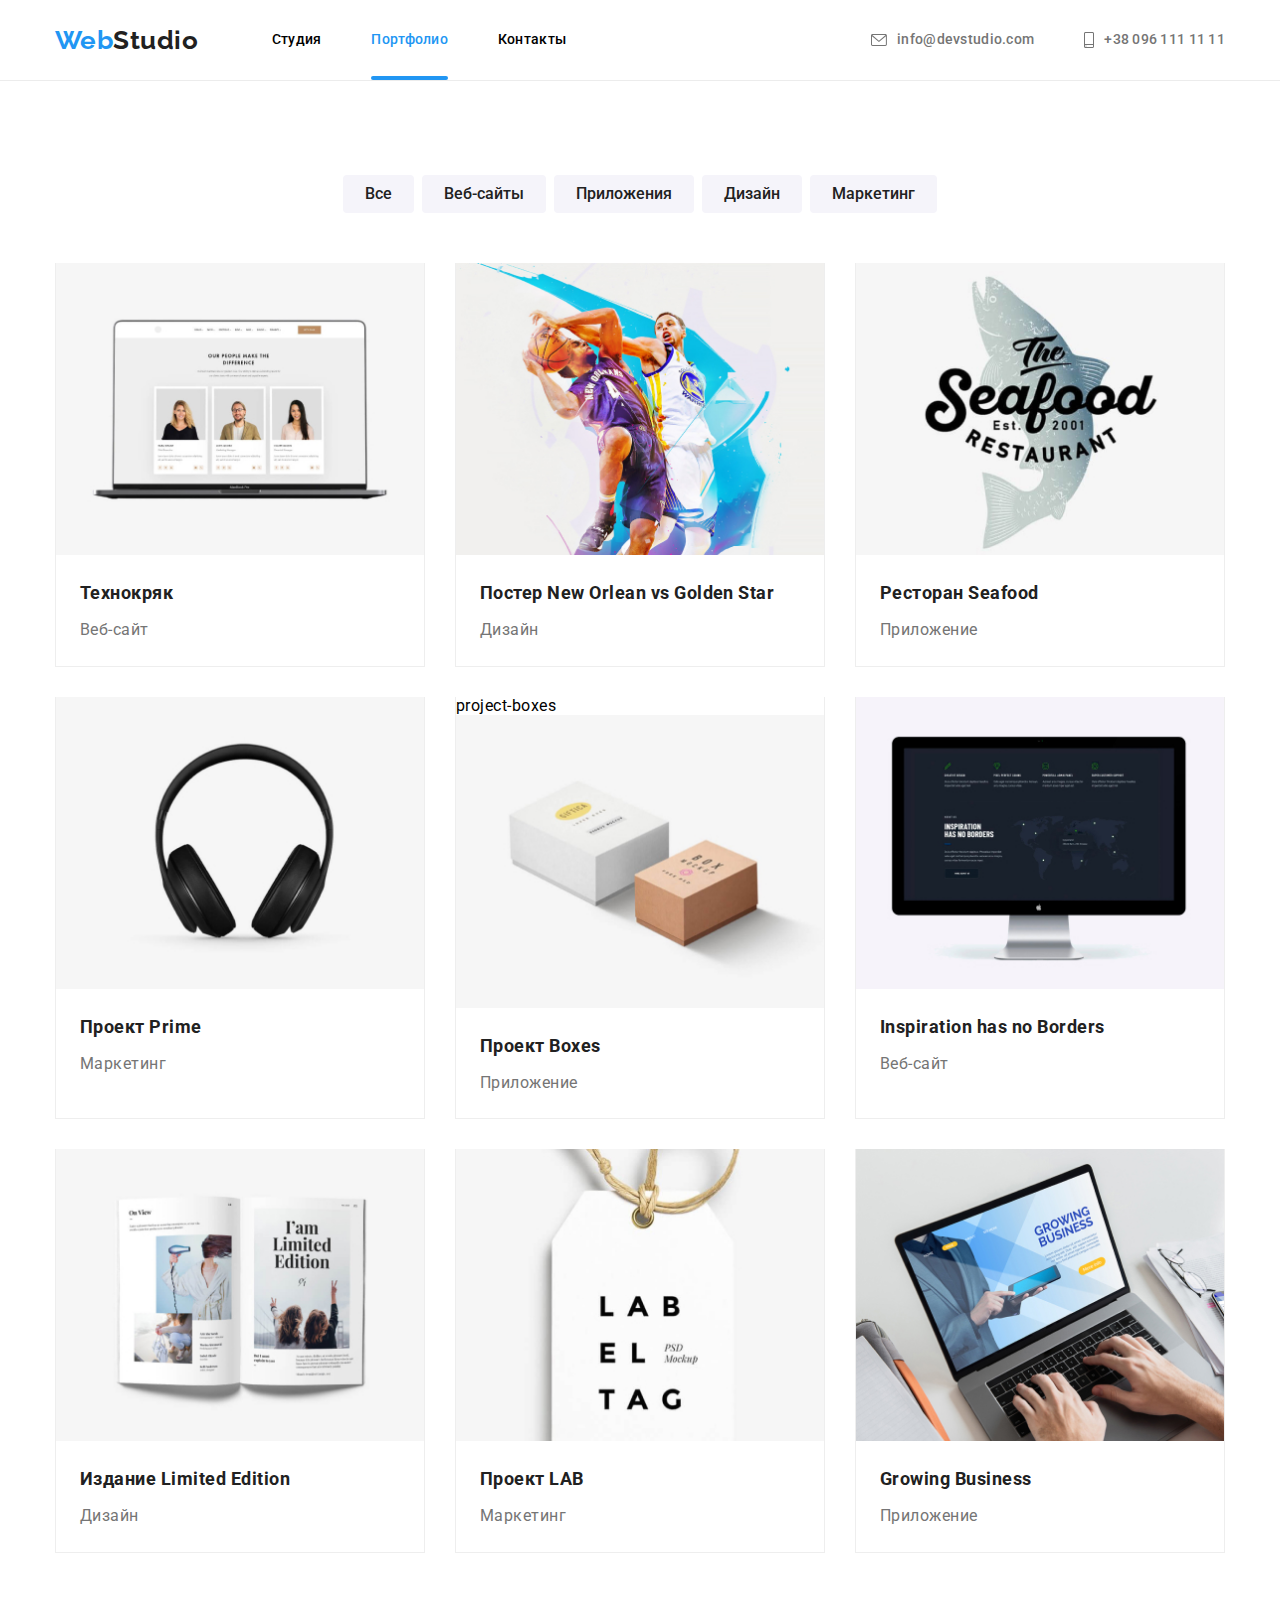
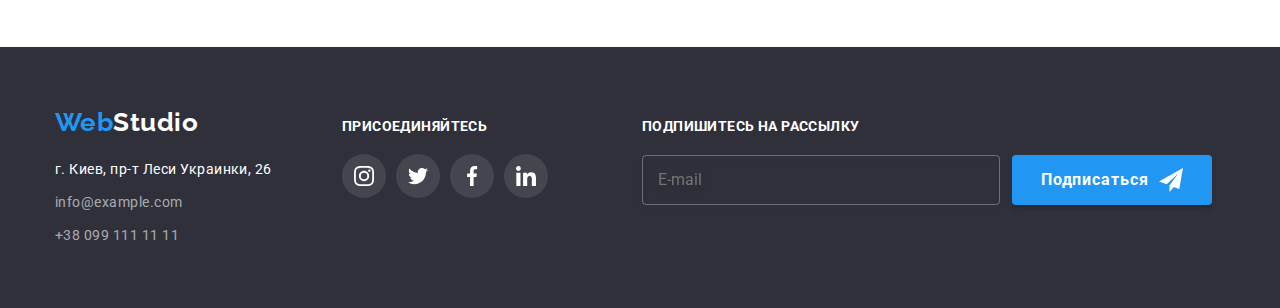
==== commit cee98885: "final?" ====
--- a/portfolio.html
+++ b/portfolio.html
@@ -100,7 +100,15 @@
                 <ul class="project__list">
                     <li class="project__items">
                         <div class="project__animation">
-                            <img src="./images/technoquack.jpg" width="100%" alt="Технокряк">
+                            <picture>
+                                <source media="(min-width: 1200px)"
+                                srcset="./images/technoquack-370.jpg 1x, ./images/technoquack@2x-370.jpg 2x">
+                                <source media="(min-width: 768px)"
+                                srcset="./images/technoquack-354.jpg 1x, ./images/technoquack@2x-354.jpg 2x">
+                                <source media="(max-width: 767px)"
+                                srcset="./images/technoquack-450.jpg 1x, ./images/technoquack@2x-450.jpg 2x">
+                                <img class="project__img" src="./images/technoquack-370.jpg" width="370" height="294" alt="Технокряк">
+                            </picture>                            
                             <p class="project__overlay">Ресурс предлагает комплексные предложения с разным уровнем функционала и сервисов. Все это позволит посетителю получить исчерпывающие сведения о компании или частном лице.</p>
                         </div>
                         <div class="project__item">
@@ -110,7 +118,15 @@
                     </li>
                     <li class="project__items">
                         <div class="project__animation">
-                            <img src="./images/new-orlean.jpg" width="100%" alt="Постер New Orlean vs Golden Star">
+                            <picture>
+                                <source media="(min-width: 1200px)"
+                                srcset="./images/new-orlean-370.jpg 1x, ./images/new-orlean@2x-370.jpg 2x">
+                                <source media="(min-width: 768px)"
+                                srcset="./images/new-orlean-354.jpg 1x, ./images/new-orlean@2x-354.jpg 2x">
+                                <source media="(max-width: 767px)"
+                                srcset="./images/new-orlean-450.jpg 1x, ./images/new-orlean@2x-450.jpg 2x">
+                                <img class="project__img" src="./images/new-orlean-370.jpg" width="370" height="294" alt="Технокряк">
+                            </picture>
                             <p class="project__overlay">Ресурс предлагает комплексные предложения с разным уровнем функционала и сервисов. Все это позволит посетителю получить исчерпывающие сведения о компании или частном лице.</p>
                         </div>
                         <div class="project__item">
@@ -120,7 +136,15 @@
                     </li>
                     <li class="project__items">
                         <div class="project__animation">
-                            <img src="./images/seafood-restaurant.jpg" width="100%" alt="Ресторан Seafood">
+                            <picture>
+                                <source media="(min-width: 1200px)"
+                                srcset="./images/seafood-restaurant-370.jpg 1x, ./images/seafood-restaurant@2x-370.jpg 2x">
+                                <source media="(min-width: 768px)"
+                                srcset="./images/seafood-restaurant-354.jpg 1x, ./images/seafood-restaurant@2x-354.jpg 2x">
+                                <source media="(max-width: 767px)"
+                                srcset="./images/seafood-restaurant-450.jpg 1x, ./images/seafood-restaurant@2x-450.jpg 2x">
+                                <img class="project__img" src="./images/seafood-restaurant-370.jpg" width="370" height="294" alt="Технокряк">
+                            </picture>
                             <p class="project__overlay">Ресурс предлагает комплексные предложения с разным уровнем функционала и сервисов. Все это позволит посетителю получить исчерпывающие сведения о компании или частном лице.</p>
                         </div>
                         <div class="project__item">
@@ -130,7 +154,15 @@
                     </li>
                     <li class="project__items">
                         <div class="project__animation">
-                            <img src="./images/prime-project.jpg" width="100%" alt="Проект Prime">
+                            <picture>
+                                <source media="(min-width: 1200px)"
+                                srcset="./images/prime-project-370.jpg 1x, ./images/prime-project@2x-370.jpg 2x">
+                                <source media="(min-width: 768px)"
+                                srcset="./images/prime-project-354.jpg 1x, ./images/prime-project@2x-354.jpg 2x">
+                                <source media="(max-width: 767px)"
+                                srcset="./images/prime-project-450.jpg 1x, ./images/prime-project@2x-450.jpg 2x">
+                                <img class="project__img" src="./images/prime-project-370.jpg" width="370" height="294" alt="Технокряк">
+                            </picture>
                             <p class="project__overlay">Ресурс предлагает комплексные предложения с разным уровнем функционала и сервисов. Все это позволит посетителю получить исчерпывающие сведения о компании или частном лице.</p>
                         </div>
                         <div class="project__item">
@@ -140,7 +172,15 @@
                     </li>
                     <li class="project__items">
                         <div class="project__animation">
-                            <img src="./images/project-boxes.jpg" width="100%" alt="Проект Boxes">
+                            <picture>project-boxes
+                                <source media="(min-width: 1200px)"
+                                srcset="./images/project-boxes-370.jpg 1x, ./images/project-boxes@2x-370.jpg 2x">
+                                <source media="(min-width: 768px)"
+                                srcset="./images/project-boxes-354.jpg 1x, ./images/project-boxes@2x-354.jpg 2x">
+                                <source media="(max-width: 767px)"
+                                srcset="./images/project-boxes-450.jpg 1x, ./images/project-boxes@2x-450.jpg 2x">
+                                <img class="project__img" src="./images/project-boxes-370.jpg" width="370" height="294" alt="Технокряк">
+                            </picture>
                             <p class="project__overlay">Ресурс предлагает комплексные предложения с разным уровнем функционала и сервисов. Все это позволит посетителю получить исчерпывающие сведения о компании или частном лице.</p>
                         </div>
                         <div class="project__item">
@@ -150,7 +190,15 @@
                     </li>
                     <li class="project__items">
                         <div class="project__animation">
-                            <img src="./images/inspiration-has-no-borders.jpg" width="100%" alt="Inspiration has no Borders">
+                            <picture>
+                                <source media="(min-width: 1200px)"
+                                srcset="./images/inspiration-has-no-borders-370.jpg 1x, ./images/inspiration-has-no-borders@2x-370.jpg 2x">
+                                <source media="(min-width: 768px)"
+                                srcset="./images/inspiration-has-no-borders-354.jpg 1x, ./images/inspiration-has-no-borders@2x-354.jpg 2x">
+                                <source media="(max-width: 767px)"
+                                srcset="./images/inspiration-has-no-borders-450.jpg 1x, ./images/inspiration-has-no-borders@2x-450.jpg 2x">
+                                <img class="project__img" src="./images/inspiration-has-no-borders-370.jpg" width="370" height="294" alt="Технокряк">
+                            </picture>
                             <p class="project__overlay">Ресурс предлагает комплексные предложения с разным уровнем функционала и сервисов. Все это позволит посетителю получить исчерпывающие сведения о компании или частном лице.</p>
                         </div>
                         <div class="project__item">
@@ -160,7 +208,15 @@
                     </li>
                     <li class="project__items">
                         <div class="project__animation">
-                            <img src="./images/limited-edition.jpg" width="100%" alt="Издание Limited Edition">
+                            <picture>
+                                <source media="(min-width: 1200px)"
+                                srcset="./images/limited-edition-370.jpg 1x, ./images/limited-edition@2x-370.jpg 2x">
+                                <source media="(min-width: 768px)"
+                                srcset="./images/limited-edition-354.jpg 1x, ./images/limited-edition@2x-354.jpg 2x">
+                                <source media="(max-width: 767px)"
+                                srcset="./images/limited-edition-450.jpg 1x, ./images/limited-edition@2x-450.jpg 2x">
+                                <img class="project__img" src="./images/limited-edition-370.jpg" width="370" height="294" alt="Технокряк">
+                            </picture>
                             <p class="project__overlay">Ресурс предлагает комплексные предложения с разным уровнем функционала и сервисов. Все это позволит посетителю получить исчерпывающие сведения о компании или частном лице.</p>
                         </div>
                         <div class="project__item">
@@ -170,7 +226,15 @@
                     </li>
                     <li class="project__items">
                         <div class="project__animation">
-                            <img src="./images/lab-project.jpg" width="100%" alt="Проект LAB">
+                            <picture>
+                                <source media="(min-width: 1200px)"
+                                srcset="./images/lab-project-370.jpg 1x, ./images/lab-project@2x-370.jpg 2x">
+                                <source media="(min-width: 768px)"
+                                srcset="./images/lab-project-354.jpg 1x, ./images/lab-project@2x-354.jpg 2x">
+                                <source media="(max-width: 767px)"
+                                srcset="./images/lab-project-450.jpg 1x, ./images/lab-project@2x-450.jpg 2x">
+                                <img class="project__img" src="./images/lab-project-370.jpg" width="370" height="294" alt="Технокряк">
+                            </picture>
                             <p class="project__overlay">Ресурс предлагает комплексные предложения с разным уровнем функционала и сервисов. Все это позволит посетителю получить исчерпывающие сведения о компании или частном лице.</p>
                         </div>
                         <div class="project__item">
@@ -180,7 +244,15 @@
                     </li>
                     <li class="project__items">
                         <div class="project__animation">
-                            <img src="./images/growing-business.jpg" width="100%" alt="Growing Business">
+                            <picture>
+                                <source media="(min-width: 1200px)"
+                                srcset="./images/growing-business-370.jpg 1x, ./images/growing-business@2x-370.jpg 2x">
+                                <source media="(min-width: 768px)"
+                                srcset="./images/growing-business-354.jpg 1x, ./images/growing-business@2x-354.jpg 2x">
+                                <source media="(max-width: 767px)"
+                                srcset="./images/growing-business-450.jpg 1x, ./images/growing-business@2x-450.jpg 2x">
+                                <img class="project__img" src="./images/growing-business-370.jpg" width="370" height="294" alt="Технокряк">
+                            </picture>
                             <p class="project__overlay">Ресурс предлагает комплексные предложения с разным уровнем функционала и сервисов. Все это позволит посетителю получить исчерпывающие сведения о компании или частном лице.</p>
                         </div>
                         <div class="project__item">
--- a/css/main.min.css
+++ b/css/main.min.css
@@ -1 +1 @@
-body{font-family:"Roboto";font-weight:400;font-style:normal;letter-spacing:.03em;margin:0}h1,h2,h3,h4,h5,h6,p,ul,li{padding:0;margin:0}.container{margin:0 auto;padding:0 15px}@media screen and (min-width: 480px)and (max-width: 767px){.container{width:480px}}@media screen and (min-width: 768px)and (max-width: 1199px){.container{width:768px}}@media screen and (min-width: 1200px){.container{width:1200px}}.navigation{border-bottom:1px solid #ececec}@media screen and (min-width: 768px){.navigation__container{display:flex}}@media screen and (min-width: 1200px){.navigation__container{justify-content:space-between}}.navigation__container .navigation__wrap{display:flex;align-items:center;justify-content:space-between;min-height:80px}@media screen and (min-width: 768px){.navigation__wrap{display:flex;align-items:center}}.navigation__web{padding:24px 0;color:#2196f3;font-family:"Raleway";font-weight:700;font-size:26px;line-height:1.19;text-decoration:none}.navigation__studio{color:#212121}.navigation__menu-btn{display:inline-flex;z-index:1000;margin:0;padding:0;border:none;background-color:rgba(0,0,0,0)}@media screen and (min-width: 768px){.navigation__menu-btn{display:none}}.navigation__menu-btn:hover,.navigation__menu-btn:focus{color:#2196f3}.navigation__btn-close:hover,.navigation__btn-close:focus,.navigation__btn-menu:hover,.navigation__btn-menu:focus{fill:#2196f3}.navigation__menu-btn .navigation__btn-menu{display:none}.navigation__menu-btn.is-open .navigation__btn-menu{display:block}.navigation__menu-btn.is-open .navigation__btn-close{display:none}@media screen and (max-width: 767px){.navigation__menu{opacity:0;position:fixed;z-index:999;top:0;transform:translateY(100%);left:0;padding-top:48px;width:100%;height:100%;background-color:#fff;transition:transform 250ms cubic-bezier(0.4, 0, 0.2, 1),opacity 250ms cubic-bezier(0.4, 0, 0.2, 1)}.navigation__menu.is-open{opacity:1;transform:translateY(0)}}@media screen and (min-width: 768px){.navigation__menu{display:flex;align-items:center;justify-content:space-between}}@media screen and (min-width: 768px)and (max-width: 1199px){.navigation__menu{padding-left:88px}}@media screen and (min-width: 768px){.navigation__list{display:flex}}@media screen and (max-width: 767px){.navigation__list{padding-bottom:300px}}.navigation__links{list-style:none}@media screen and (max-width: 767px){.navigation__links{padding-left:40px}.navigation__links:not(:last-child){padding-bottom:32px}}@media screen and (min-width: 768px){.navigation__links{position:relative}.navigation__links:not(:last-child){margin-right:50px}}.navigation__link{text-decoration:none;color:var(--text-accent);font-weight:500;font-size:14px;line-height:1.14;letter-spacing:.02em;padding:32px 0;transition:250ms cubic-bezier(0.4, 0, 0.2, 1)}.navigation__link.current{color:#2196f3}.navigation__link:hover,.navigation__link:focus{color:#2196f3}@media screen and (max-width: 767px){.navigation__link{font-size:40px;line-height:1.17}}@media screen and (min-width: 768px){.navigation__link{display:flex;justify-content:center;align-items:center}}@media screen and (min-width: 768px){.current::after{content:"";width:100%;position:absolute;height:4px;left:453px;top:76px;background:#2196f3;border-radius:2px;left:0;bottom:0}}@media screen and (min-width: 1200px){.contacts{display:flex;margin-left:305px;align-items:center;justify-content:center}}@media screen and (min-width: 768px)and (max-width: 1199px){.contacts{margin-left:60px;display:flex;flex-direction:column;padding:21px 0px}}.contacts__tel{list-style:none;padding-left:40px;padding-bottom:32px}@media screen and (min-width: 767px){.contacts__tel{display:none}}@media screen and (max-width: 767px){.contacts__tel-list{font-weight:500;font-size:34px;line-height:1.17;letter-spacing:.02em;color:#2196f3;text-decoration:none}}.contacts__list{list-style:none}@media screen and (min-width: 1200px){.contacts__list:not(:last-child){margin-right:50px}}@media screen and (min-width: 768px)and (max-width: 1199px){.contacts__list:not(:last-child){padding-bottom:10px}}@media screen and (max-width: 767px){.contacts__list.hidden{display:none}}.contacts__links{text-decoration:none;color:#757575;font-weight:500;font-size:14px;line-height:1.14;letter-spacing:.02em;fill:currentColor;transition:250ms cubic-bezier(0.4, 0, 0.2, 1)}.contacts__links:hover,.contacts__links:focus{color:#2196f3;fill:#2196f3}@media screen and (min-width: 768px){.contacts__links{display:flex;align-items:center}}@media screen and (max-width: 767px){.contacts__links{font-size:24px;line-height:1.16;padding-left:40px}}@media screen and (min-width: 1200px){.contacts__links{padding:32px 0}}.contacts__icon{margin-right:10px}@media screen and (max-width: 767px){.contacts__icon{display:none}}.menu__links{display:flex;padding-left:30px;padding-top:64px;padding-bottom:48px}@media screen and (min-width: 767px){.menu__links{display:none}}.menu__links-list{list-style:none}.menu__links-list:not(:last-child){border-right:1px solid rgba(33,33,33,.2);padding-right:10px}.menu__link{text-decoration:none;color:#2196f3;font-size:18px;line-height:1.22;letter-spacing:.02em;padding-left:10px}.hero{background:#2f303a;background-image:linear-gradient(rgba(47, 48, 58, 0.4), rgba(47, 48, 58, 0.4)),url(../images/background-hero.jpg);background-repeat:no-repeat;background-size:cover;background-position:50% 50%;text-align:center;align-items:center;padding-top:118px;padding-bottom:200px;width:100%;height:400px;margin-right:auto;margin-left:auto}@media screen and (max-width: 767px){.hero{width:100%;background-image:linear-gradient(rgba(47, 48, 58, 0.4), rgba(47, 48, 58, 0.4)),url(../images/background-hero.jpg)}}@media screen and (max-width: 767px)and (min-device-pixel-ratio: 2),screen and (max-width: 767px)and (-webkit-min-device-pixel-ratio: 2),screen and (max-width: 767px)and (min-resolution: 192dpi),screen and (max-width: 767px)and (min-resolution: 2dppx){.hero{background-image:inear-gradient(rgba(47, 48, 58, 0.4), rgba(47, 48, 58, 0.4)),url(../images/background-hero.jpg);width:100%}}@media screen and (min-width: 768px)and (max-width: 1199px){.hero{background-image:linear-gradient(rgba(47, 48, 58, 0.4), rgba(47, 48, 58, 0.4)),url(../images/background-hero.jpg)}}@media screen and (min-width: 768px)and (max-width: 1199px)and (min-device-pixel-ratio: 2),screen and (min-width: 768px)and (max-width: 1199px)and (-webkit-min-device-pixel-ratio: 2),screen and (min-width: 768px)and (max-width: 1199px)and (min-resolution: 192dpi),screen and (min-width: 768px)and (max-width: 1199px)and (min-resolution: 2dppx){.hero{background-image:inear-gradient(rgba(47, 48, 58, 0.4), rgba(47, 48, 58, 0.4)),url(../images/background-hero.jpg)}}@media screen and (min-width: 1200px){.hero{padding-top:200px;height:600px;max-width:1600px;text-align:center}}@media screen and (min-width: 1200px)and (min-device-pixel-ratio: 2),screen and (min-width: 1200px)and (-webkit-min-device-pixel-ratio: 2),screen and (min-width: 1200px)and (min-resolution: 192dpi),screen and (min-width: 1200px)and (min-resolution: 2dppx){.hero{background-image:linear-gradient(rgba(47, 48, 58, 0.4), rgba(47, 48, 58, 0.4)),url(../images/background-hero.jpg)}}.hero__title{color:#fff;font-weight:900;letter-spacing:.06em;text-transform:uppercase;text-align:center;margin-bottom:30px;margin-top:0;margin-left:auto;margin-right:auto}@media screen and (min-width: 320px)and (max-width: 479px){.hero__title{display:block;width:290px}}@media screen and (max-width: 1199px){.hero__title{font-size:26px;line-height:1.61}}@media screen and (min-width: 1200px){.hero__title{width:696px;font-size:44px;line-height:1.36}}.hero__container{display:flex;flex-direction:column;align-items:center}.hero__button{width:200px;height:50px;background:#2196f3;color:#fff;box-shadow:0px 4px 4px rgba(0,0,0,.15);border-radius:4px;border:none;cursor:pointer;font-weight:700;font-size:16px;line-height:1.87;letter-spacing:.06em;font-family:"Roboto";font-style:normal;transition:250ms cubic-bezier(0.4, 0, 0.2, 1)}.hero__button:hover,.hero__button:focus{background:#188ce8}.backdrop{position:fixed;width:100%;height:100%;background:rgba(0,0,0,.2);top:0;left:0;opacity:1;transition:250ms cubic-bezier(0.4, 0, 0.2, 1)}.modal{position:absolute;top:50%;left:50%;transform:translate(-50%, -50%) scale(1);background-color:#fff;transition:250ms cubic-bezier(0.4, 0, 0.2, 1);border-radius:4px}@media screen and (max-width: 1199px){.modal{min-width:450px;min-height:609px}}@media screen and (min-width: 1200px){.modal{min-width:528px;min-height:581px}}.form{display:flex;flex-direction:column;padding:40px;align-items:center}.form__title{font-weight:700;font-size:20px;line-height:1.15;text-align:center;letter-spacing:.03em;color:#212121;margin-bottom:12px}@media screen and (max-width: 1199px){.form__title{width:370px}}.form__label{display:flex;flex-direction:column;align-items:flex-start;position:relative;font-weight:400;font-size:12px;line-height:1.16;letter-spacing:.01em;color:#757575;margin-bottom:10px}.form__label-area{display:flex;flex-direction:column;align-items:flex-start;margin-bottom:20px;font-weight:400;font-size:12px;line-height:1.16;letter-spacing:.01em;color:#757575}.form__textarea{height:120px;resize:none;border:1px solid rgba(33,33,33,.2);border-radius:4px;margin-top:4px;padding-left:16px;padding-top:12px}.form__textarea::placeholder{color:rgba(117,117,117,.5)}@media screen and (max-width: 1199px){.form__textarea{width:370px}}@media screen and (min-width: 1200px){.form__textarea{width:448px}}.form__label-terms{display:flex;align-items:center;justify-content:center;margin-bottom:30px;font-weight:400;line-height:1.71;letter-spacing:.03em;color:#757575}@media screen and (max-width: 1199px){.form__label-terms{font-size:12px}}@media screen and (min-width: 1200px){.form__label-terms{font-size:14px}}.form__input{border:1px solid rgba(33,33,33,.2);border-radius:4px;padding:12px;padding-left:46px;margin-top:4px;transition:250ms cubic-bezier(0.4, 0, 0.2, 1)}.form__input:hover,.form__input:focus{border-color:#2196f3}@media screen and (max-width: 1199px){.form__input{min-width:370px}}@media screen and (min-width: 1200px){.form__input{width:448px;height:40px}}.form__input-label{position:absolute;left:15px;bottom:20%;transition:250ms cubic-bezier(0.4, 0, 0.2, 1)}.form__input:hover+.form__input-label,.form__input:focus+.form__input-label{fill:#2196f3}.form__input-terms{appearance:none;font-weight:400;font-size:14px;line-height:1.71;letter-spacing:.03em;color:#757575;margin-right:8px}.form__input-terms:checked+.form__checkbox-icon{background-color:#188ce8;border:none;width:16px;height:16px}.form__checkbox-icon{display:flex;justify-content:center;align-items:center;width:16px;height:16px;border:2px solid #212121;border-radius:3px;margin-right:7px}@media screen and (max-width: 1199px){.form__terms-text{min-width:232px}}.form__terms-link{color:#2196f3;padding-left:5px}@media screen and (max-width: 1199px){.form__terms-link{min-width:115px}}.form__modal-btn{display:flex;justify-content:center;align-items:center;padding:0;width:200px;height:50px;background:#2196f3;box-shadow:0px 4px 4px rgba(0,0,0,.15);border-radius:4px;border:none;font-weight:700;font-size:16px;line-height:1.87;letter-spacing:.06em;color:#fff;transition:250ms cubic-bezier(0.4, 0, 0.2, 1)}.form__modal-btn:hover,.form__modal-btn:focus{background-color:#188ce8}.backdrop.is-hidden{opacity:0;pointer-events:none}.backdrop.is-hidden .modal{transform:translate(-50%, -50%) scale(0.8)}.modal__close-btn{position:absolute;width:30px;height:30px;display:flex;justify-content:center;align-items:center;background:rgba(0,0,0,0);border-radius:50%;border:1px solid rgba(0,0,0,.1);right:8px;top:8px;cursor:pointer;padding:0}.modal__close-btn:hover,.modal__close-btn:focus{fill:#2196f3}.features__hidden-text{display:none}@media screen and (max-width: 1199px){.features{padding-bottom:60px;padding-top:60px}}@media screen and (min-width: 1200px){.features{padding-bottom:94px;padding-top:94px}}.features__head{display:flex;justify-content:center;flex-wrap:wrap}.features__icon-antenna,.features__icon-clock,.features__icon-diagram,.features__icon-astronaut{display:flex;margin:25px auto}.features__list{list-style:none;width:270px;height:120px;background:#f5f4fa;margin-bottom:94px;border-radius:4px}@media screen and (max-width: 767px){.features__list{width:100%;margin-bottom:136px}}@media screen and (min-width: 768px)and (max-width: 1199px){.features__list{width:354px;margin-bottom:160px}.features__list:nth-child(2n+1){margin-right:30px}}@media screen and (min-width: 1200px){.features__list:not(:last-child){margin-right:30px}}.features__title{margin-bottom:10px;padding-top:30px;color:#212121;font-weight:700;font-size:14px;line-height:1.14;text-transform:uppercase}@media screen and (max-width: 767px){.features__title{text-align:center}}.features__text{width:270px;color:#757575;font-weight:400;font-size:14px;line-height:1.71}@media screen and (max-width: 767px){.features__text{width:100%}}@media screen and (min-width: 768px)and (max-width: 1199px){.features__text{width:100%}}.work{padding-bottom:94px;padding-top:94px}@media screen and (max-width: 1199px){.work{display:none}}.work__container{display:flex;flex-direction:column;align-items:center}.work__examples{position:relative;display:flex}.work__examples:not(:last-child){margin-right:30px}.work__text{position:absolute;display:flex;bottom:0;width:370px;height:70px;background:rgba(47,48,58,.8);justify-content:center;align-items:center;font-weight:700;font-size:14px;line-height:1.14;letter-spacing:.03em;text-transform:uppercase;color:#fff}.work__title{margin-bottom:50px;font-weight:700;font-size:36px;line-height:1.16;color:#212121}.work__list{display:flex;list-style:none}.team{background:#f5f4fa}@media screen and (max-width: 1199px){.team{padding-top:60px;padding-bottom:60px}}@media screen and (min-width: 1200px){.team{padding-top:94px;padding-bottom:94px}}.team__container{display:flex;flex-direction:column;align-items:center}.team__title{margin-bottom:50px;color:#212121;font-weight:700}@media screen and (max-width: 1199px){.team__title{font-size:28px;line-height:1.17}}@media screen and (min-width: 1200px){.team__title{font-size:36px;line-height:1.16}}.team__cards{text-align:center;background:#fff;box-shadow:0px 1px 3px rgba(0,0,0,.12),0px 1px 1px rgba(0,0,0,.14),0px 2px 1px rgba(0,0,0,.2);border-radius:0px 0px 4px 4px}@media screen and (max-width: 767px){.team__cards{margin-bottom:30px}}@media screen and (min-width: 768px)and (max-width: 1199px){.team__cards{width:calc((100% - 30px)/2)}.team__cards:nth-child(2n+1){margin-right:30px}.team__cards:nth-child(-n+2){margin-bottom:30px}}@media screen and (min-width: 1200px){.team__cards:not(:last-child){margin-right:30px}}.team__list{list-style:none}@media screen and (max-width: 767px){.team__list{width:100%}}@media screen and (min-width: 768px)and (max-width: 1199px){.team__list{display:flex;flex-wrap:wrap}}@media screen and (min-width: 1200px){.team__list{display:flex}}.team__card{padding-top:30px;padding-bottom:30px}.team__cards-title{margin-bottom:10px;font-weight:500;font-size:16px;line-height:1.18;color:#212121}.team__cards-text{font-weight:400;font-size:16px;line-height:19px;color:#757575;margin-bottom:16px}.team__icon-head{display:flex;justify-content:center}.team__icon-list{list-style:none}.team__icon-list:not(:last-child){margin-right:10px}.team__icon-link{display:flex;justify-content:center;align-items:center;height:44px;width:44px;border-radius:50%;fill:#afb1b8;transition:250ms cubic-bezier(0.4, 0, 0.2, 1)}.team__icon-link:hover,.team__icon-link:focus{background:#2196f3;fill:#fff}@media screen and (max-width: 1199px){.clients{padding:60px 0}}@media screen and (min-width: 1200px){.clients{padding:94px 0}}.clients__title{list-style:none}@media screen and (max-width: 767px){.clients__title{flex-basis:calc((100% - 30px)/2)}.clients__title:nth-child(-n+4){margin-bottom:30px}}@media screen and (min-width: 768px){.clients__title{flex-basis:calc((100% - 60px)/3)}.clients__title:nth-child(-n+3){margin-bottom:30px}}@media screen and (min-width: 1200px){.clients__title:not(:last-child){margin-right:30px}}.clients__link{border:1px solid #afb1b8;border-radius:4px;fill:#afb1b8;cursor:pointer;display:flex;justify-content:center;width:170px;height:92px;align-items:center;transition:250ms cubic-bezier(0.4, 0, 0.2, 1)}.clients__link:hover,.clients__link:focus{fill:#2196f3;border-color:#2196f3}@media screen and (max-width: 1199px){.clients__link{width:100%}}.clients__list{display:flex;justify-content:center}@media screen and (max-width: 1199px){.clients__list{display:flex;flex-wrap:wrap;column-gap:30px}}.clients__text{justify-content:center;display:flex;margin-bottom:50px;font-weight:700;color:#212121}@media screen and (max-width: 1199px){.clients__text{font-size:28px;line-height:1.17}}@media screen and (min-width: 1200px){.clients__text{font-size:36px;line-height:1.16}}footer{background:#2f303a;padding-top:60px;padding-bottom:60px}@media screen and (max-width: 767px){.footer__all{display:flex;flex-direction:column;align-items:center}}@media screen and (min-width: 768px)and (max-width: 1199px){.footer__all{display:flex;flex-wrap:wrap;justify-content:center}}@media screen and (min-width: 1200px){.footer__all{display:flex;align-items:baseline}}.footer__container{display:flex;flex-direction:column;align-items:center}@media screen and (max-width: 767px){.footer__container{margin-bottom:60px}}@media screen and (min-width: 768px)and (max-width: 1199px){.footer__container{margin-left:auto;margin-right:auto}}@media screen and (min-width: 1200px){.footer__container{margin-right:70px}}.footer__web{display:block;margin-bottom:20px;color:#2196f3;text-decoration:none;font-family:"Raleway";font-style:normal;font-weight:700}@media screen and (max-width: 1199px){.footer__web{font-size:24px;line-height:1.16}}@media screen and (min-width: 1200px){.footer__web{font-size:26px;line-height:1.19}}.footer__studio{color:#fff}.footer__list{list-style:none}@media screen and (max-width: 1199px){.footer__list{display:flex;flex-direction:column;align-items:center}}.footer__links:not(:last-child){margin-bottom:9px}.footer__link{text-decoration:none;color:rgba(255,255,255,.6);font-family:"Roboto";font-style:normal;font-weight:400;font-size:14px;line-height:1.71;transition:250ms cubic-bezier(0.4, 0, 0.2, 1)}.footer__link:hover,.footer__link:focus{color:#fff}.footer__link-white{text-decoration:none;color:#fff;font-family:"Roboto";font-style:normal;font-weight:400;font-size:14px;line-height:1.71}.footer__icons{display:flex;flex-direction:column;align-items:center}@media screen and (max-width: 767px){.footer__icons{margin-bottom:60px}}@media screen and (min-width: 768px)and (max-width: 1199px){.footer__icons{margin-left:auto;margin-right:auto}}@media screen and (min-width: 1200px){.footer__icons{margin-right:94px}}.footer__icon-title{font-weight:700;font-size:14px;line-height:16px;letter-spacing:.03em;text-transform:uppercase;color:#fff;margin-bottom:20px}.footer__icon-list{list-style:none;display:flex}.footer__icon-wrap:not(:last-child){margin-right:10px}.footer__icon-link:hover,.footer__icon-link :focus,.footer__icon-link:hover,.footer__icon-link :focus{background:#2196f3}.footer__icon-link{display:flex;justify-content:center;align-items:center;height:44px;width:44px;border-radius:50%;background:rgba(255,255,255,.1);transition:250ms cubic-bezier(0.4, 0, 0.2, 1)}.footer__form-wrap{display:flex;flex-direction:column;justify-content:center}@media screen and (max-width: 767px){.footer__form-wrap{width:100%}}@media screen and (min-width: 768px)and (max-width: 1199px){.footer__form-wrap{margin-top:60px;width:450px}}@media screen and (max-width: 767px){.footer__form{display:flex;flex-direction:column;justify-content:center}}@media screen and (min-width: 768px)and (max-width: 1199px){.footer__form{margin-left:auto;margin-right:auto}}@media screen and (min-width: 1200px){.footer__form{display:flex;align-items:flex-end}}.footer__form-label{display:flex;flex-direction:column}@media screen and (max-width: 767px){.footer__form-label{align-items:center}}@media screen and (min-width: 1200px){.footer__form-label{padding-right:12px}}.footer__label-text{font-weight:700;font-size:14px;line-height:1.14;letter-spacing:.03em;text-transform:uppercase;color:#fff;padding-bottom:20px}@media screen and (min-width: 768px)and (max-width: 1199px){.footer__label-text{margin-left:auto;margin-right:auto}}.footer__form-input{width:358px;height:50px;border:1px solid rgba(255,255,255,.3);filter:drop-shadow(0px 4px 4px rgba(0, 0, 0, 0.15));border-radius:4px;background:none;color:#fff;padding-left:16px;padding:15px}@media screen and (max-width: 767px){.footer__form-input{width:100%;margin-bottom:20px}}@media screen and (min-width: 768px)and (max-width: 1199px){.footer__form-input{margin-bottom:20px}}.footer__form-btn{display:flex;align-items:center;justify-content:center;width:200px;height:50px;background:#2196f3;box-shadow:0px 4px 4px rgba(0,0,0,.15);border-radius:4px;border:none;cursor:pointer;font-weight:700;font-size:16px;line-height:30px;letter-spacing:.06em;color:#fff;padding:0;transition:250ms cubic-bezier(0.4, 0, 0.2, 1)}.footer__form-btn:hover,.footer__form-btn:focus{background:#188ce8}@media screen and (max-width: 1199px){.footer__form-btn{margin-left:auto;margin-right:auto}}.footer__icon-send{margin-left:10px}@media screen and (max-width: 1199px){.portfolio{padding-top:60px;padding-bottom:60px}}@media screen and (min-width: 1200px){.portfolio{padding-top:94px;padding-bottom:94px}}.filters__list{display:flex;margin-bottom:50px;list-style:none}@media screen and (max-width: 767px){.filters__list{flex-wrap:wrap}}@media screen and (min-width: 768px){.filters__list{justify-content:center}}.filters__buttons:not(:last-child){margin-right:8px}@media screen and (max-width: 767px){.filters__buttons:nth-child(-n+3){margin-bottom:15px}}.filters__btn{padding:6px 22px 6px 22px;height:38px;background:#f5f4fa;border:none;font-weight:500;font-size:16px;line-height:1.62;color:#212121;border-radius:4px;font-family:"Roboto";font-style:normal;cursor:pointer;transition:250ms cubic-bezier(0.4, 0, 0.2, 1)}.filters__btn:hover,.filters__btn:focus{background:#2196f3;box-shadow:0px 3px 1px rgba(0,0,0,.1),0px 1px 2px rgba(0,0,0,.08),0px 2px 2px rgba(0,0,0,.12);color:#fff}.project__list{display:flex;flex-wrap:wrap;justify-content:center;list-style:none}@media screen and (min-width: 768px)and (max-width: 1199px){.project__list{column-gap:20px;row-gap:20px;justify-content:space-between}}.project__items{width:370px;min-height:404px;background:#fff;border-left:1px solid #eee;border-right:1px solid #eee;border-bottom:1px solid #eee}.project__items:hover,.project__items:focus{border:1px solid #eee;box-shadow:0px 1px 1px rgba(0,0,0,.12),0px 4px 4px rgba(0,0,0,.06),1px 4px 6px rgba(0,0,0,.16);cursor:pointer}@media screen and (max-width: 767px){.project__items{width:100%}.project__items:not(:last-child){margin-bottom:30px}}@media screen and (min-width: 768px)and (max-width: 1199px){.project__items{flex-basis:calc((100% - 30px)/2)}}@media screen and (min-width: 1200px){.project__items{margin-right:30px}.project__items:nth-child(3n){margin-right:0px}.project__items:nth-child(-n+6){margin-bottom:30px}}.project__items:hover .project__overlay{transform:translateY(0)}.project__animation{position:relative;overflow:hidden}.project__overlay{display:flex;align-items:center;position:absolute;top:0;left:0;width:100%;height:100%;background:rgba(33,150,243,.9);transform:translateY(100%);transition:250ms cubic-bezier(0.4, 0, 0.2, 1);font-weight:400;font-size:18px;line-height:1.55;letter-spacing:.03em;color:#fff;padding-left:24px;padding-right:24px}.project__item{padding-top:20px;padding-left:24px;padding-bottom:20px;padding:20px auto 4px 24px}.project__title{margin-bottom:4px;font-weight:700;font-size:18px;line-height:2;color:#212121}.project__text{font-size:16px;line-height:30px;color:#757575}/*# sourceMappingURL=main.min.css.map */+body{font-family:"Roboto";font-weight:400;font-style:normal;letter-spacing:.03em;margin:0}h1,h2,h3,h4,h5,h6,p,ul,li{padding:0;margin:0}.container{margin:0 auto;padding:0 15px}@media screen and (min-width: 480px)and (max-width: 767px){.container{width:480px}}@media screen and (min-width: 768px)and (max-width: 1199px){.container{width:768px}}@media screen and (min-width: 1200px){.container{width:1200px}}.navigation{border-bottom:1px solid #ececec}@media screen and (max-width: 767px){.navigation__container{min-width:320px}}@media screen and (min-width: 768px){.navigation__container{display:flex}}@media screen and (min-width: 1200px){.navigation__container{justify-content:space-between}}.navigation__container .navigation__wrap{display:flex;align-items:center;justify-content:space-between}@media screen and (min-width: 768px){.navigation__wrap{display:flex;align-items:center}}.navigation__web{color:#2196f3;font-family:"Raleway";font-weight:700;font-size:26px;line-height:1.19;text-decoration:none}@media screen and (max-width: 767px){.navigation__web{padding:16px 0}}@media screen and (min-width: 768px)and (max-width: 1199px){.navigation__web{padding:26px 0}}@media screen and (min-width: 1200px){.navigation__web{padding:24px 0}}.navigation__studio{color:#212121}.navigation__menu-btn{display:inline-flex;z-index:1000;margin:0;padding:0;border:none;background-color:rgba(0,0,0,0)}@media screen and (min-width: 768px){.navigation__menu-btn{display:none}}.navigation__menu-btn:hover,.navigation__menu-btn:focus{color:#2196f3}.navigation__btn-close:hover,.navigation__btn-close:focus,.navigation__btn-menu:hover,.navigation__btn-menu:focus{fill:#2196f3}.navigation__menu-btn .navigation__btn-menu{display:none}.navigation__menu-btn.is-open .navigation__btn-menu{display:block}.navigation__menu-btn.is-open .navigation__btn-close{display:none}.navigation__menu{display:flex;justify-content:space-between}@media screen and (max-width: 767px){.navigation__menu{opacity:0;position:fixed;z-index:999;top:0;transform:translateY(100%);left:0;padding-top:48px;width:100%;height:100%;background-color:#fff;transition:transform 250ms cubic-bezier(0.4, 0, 0.2, 1),opacity 250ms cubic-bezier(0.4, 0, 0.2, 1)}.navigation__menu.is-open{opacity:1;transform:translateY(0)}}@media screen and (max-width: 767px){.navigation__menu{flex-direction:column}}@media screen and (min-width: 768px){.navigation__menu{align-items:center}}@media screen and (min-width: 768px)and (max-width: 1199px){.navigation__menu{padding-left:88px}}@media screen and (min-width: 768px){.navigation__list{display:flex}}.navigation__links{list-style:none}@media screen and (max-width: 767px){.navigation__links{padding-left:40px}.navigation__links:not(:last-child){padding-bottom:32px}}@media screen and (min-width: 768px){.navigation__links{position:relative}.navigation__links:not(:last-child){margin-right:50px}}.navigation__link{text-decoration:none;color:var(--text-accent);font-weight:500;font-size:14px;line-height:1.14;letter-spacing:.02em;padding:32px 0;transition:250ms cubic-bezier(0.4, 0, 0.2, 1)}.navigation__link.current{color:#2196f3}.navigation__link:hover,.navigation__link:focus{color:#2196f3}@media screen and (max-width: 767px){.navigation__link{font-size:40px;line-height:1.17}}@media screen and (min-width: 768px){.navigation__link{display:flex;justify-content:center;align-items:center}}@media screen and (min-width: 768px){.current::after{content:"";width:100%;position:absolute;height:4px;left:453px;top:76px;background:#2196f3;border-radius:2px;left:0;bottom:0}}@media screen and (min-width: 1200px){.contacts{display:flex;margin-left:305px;align-items:center;justify-content:center}}@media screen and (min-width: 768px)and (max-width: 1199px){.contacts{margin-left:60px;display:flex;flex-direction:column;padding:21px 0px}}.contacts__tel{list-style:none;padding-left:40px;padding-bottom:32px}@media screen and (min-width: 767px){.contacts__tel{display:none}}@media screen and (max-width: 767px){.contacts__tel-list{font-weight:500;font-size:34px;line-height:1.17;letter-spacing:.02em;color:#2196f3;text-decoration:none}}.contacts__list{list-style:none}@media screen and (min-width: 1200px){.contacts__list:not(:last-child){margin-right:50px}}@media screen and (min-width: 768px)and (max-width: 1199px){.contacts__list:not(:last-child){padding-bottom:10px}}@media screen and (max-width: 767px){.contacts__list.hidden{display:none}}.contacts__links{text-decoration:none;color:#757575;font-weight:500;font-size:14px;line-height:1.14;letter-spacing:.02em;fill:currentColor;transition:250ms cubic-bezier(0.4, 0, 0.2, 1)}.contacts__links:hover,.contacts__links:focus{color:#2196f3;fill:#2196f3}@media screen and (min-width: 768px){.contacts__links{display:flex;align-items:center}}@media screen and (max-width: 767px){.contacts__links{font-size:24px;line-height:1.16;padding-left:40px}}@media screen and (min-width: 1200px){.contacts__links{padding:32px 0}}.contacts__icon{margin-right:10px}@media screen and (max-width: 767px){.contacts__icon{display:none}}.menu__links{display:flex;padding-left:30px;padding-bottom:48px}@media screen and (max-width: 767px){.menu__links{margin-top:10%}}@media screen and (max-width: 410px){.menu__links{flex-wrap:wrap}}@media screen and (min-width: 767px){.menu__links{display:none}}.menu__links-list{list-style:none}.menu__links-list:not(:last-child){border-right:1px solid rgba(33,33,33,.2);padding-right:10px}.menu__link{text-decoration:none;color:#2196f3;font-size:18px;line-height:1.22;letter-spacing:.02em;padding-left:10px}.hero{background:#2f303a;background-repeat:no-repeat;background-size:cover;background-position:50% 50%;text-align:center;align-items:center;padding-top:118px;padding-bottom:200px;width:100%;height:400px;margin-right:auto;margin-left:auto}@media screen and (max-width: 767px){.hero{width:100%;background-image:linear-gradient(rgba(47, 48, 58, 0.4), rgba(47, 48, 58, 0.4)),url(../images/background-hero-480.jpg)}}@media screen and (max-width: 767px)and (min-device-pixel-ratio: 2),screen and (max-width: 767px)and (-webkit-min-device-pixel-ratio: 2),screen and (max-width: 767px)and (min-resolution: 192dpi),screen and (max-width: 767px)and (min-resolution: 2dppx){.hero{background-image:inear-gradient(rgba(47, 48, 58, 0.4), rgba(47, 48, 58, 0.4)),url(../images/background-hero@2x-480.jpg);width:100%}}@media screen and (min-width: 768px)and (max-width: 1199px){.hero{background-image:linear-gradient(rgba(47, 48, 58, 0.4), rgba(47, 48, 58, 0.4)),url(../images/background-hero-768.jpg)}}@media screen and (min-width: 768px)and (max-width: 1199px)and (min-device-pixel-ratio: 2),screen and (min-width: 768px)and (max-width: 1199px)and (-webkit-min-device-pixel-ratio: 2),screen and (min-width: 768px)and (max-width: 1199px)and (min-resolution: 192dpi),screen and (min-width: 768px)and (max-width: 1199px)and (min-resolution: 2dppx){.hero{background-image:inear-gradient(rgba(47, 48, 58, 0.4), rgba(47, 48, 58, 0.4)),url(../images/background-hero@2x-768.jpg)}}@media screen and (min-width: 1200px){.hero{padding-top:200px;height:600px;max-width:1600px;text-align:center;background-image:linear-gradient(rgba(47, 48, 58, 0.4), rgba(47, 48, 58, 0.4)),url(../images/background-hero-1600.jpg)}}@media screen and (min-width: 1200px)and (min-device-pixel-ratio: 2),screen and (min-width: 1200px)and (-webkit-min-device-pixel-ratio: 2),screen and (min-width: 1200px)and (min-resolution: 192dpi),screen and (min-width: 1200px)and (min-resolution: 2dppx){.hero{background-image:linear-gradient(rgba(47, 48, 58, 0.4), rgba(47, 48, 58, 0.4)),url(../images/background-hero@2x-1600.jpg)}}.hero__title{color:#fff;font-weight:900;letter-spacing:.06em;text-transform:uppercase;text-align:center;margin-bottom:30px;margin-top:0;margin-left:auto;margin-right:auto}@media screen and (min-width: 320px)and (max-width: 479px){.hero__title{display:block;width:290px}}@media screen and (max-width: 1199px){.hero__title{font-size:26px;line-height:1.61;width:360px}}@media screen and (min-width: 1200px){.hero__title{width:696px;font-size:44px;line-height:1.36}}.hero__container{display:flex;flex-direction:column;align-items:center}.hero__button{width:200px;height:50px;background:#2196f3;color:#fff;box-shadow:0px 4px 4px rgba(0,0,0,.15);border-radius:4px;border:none;cursor:pointer;font-weight:700;font-size:16px;line-height:1.87;letter-spacing:.06em;font-family:"Roboto";font-style:normal;transition:250ms cubic-bezier(0.4, 0, 0.2, 1)}.hero__button:hover,.hero__button:focus{background:#188ce8}.backdrop{position:fixed;width:100%;height:100%;background:rgba(0,0,0,.2);top:0;left:0;opacity:1;transition:250ms cubic-bezier(0.4, 0, 0.2, 1)}.modal{position:absolute;top:50%;left:50%;transform:translate(-50%, -50%) scale(1);background-color:#fff;transition:250ms cubic-bezier(0.4, 0, 0.2, 1);border-radius:4px}@media screen and (max-width: 479px){.modal{width:100%}}@media screen and (min-width: 480px)and (max-width: 1199px){.modal{min-width:450px;min-height:609px}}@media screen and (min-width: 1200px){.modal{min-width:528px;min-height:581px}}.form{display:flex;flex-direction:column;padding:40px;align-items:center}.form::after,.form::before{box-sizing:border-box}.form__title{font-weight:700;font-size:20px;line-height:1.15;text-align:center;letter-spacing:.03em;color:#212121;margin-bottom:12px}@media screen and (max-width: 1199px){.form__title{width:370px}}.form__label{display:flex;flex-direction:column;align-items:flex-start;position:relative;font-weight:400;font-size:12px;line-height:1.16;letter-spacing:.01em;color:#757575;margin-bottom:10px}.form__label-area{display:flex;flex-direction:column;align-items:flex-start;margin-bottom:20px;font-weight:400;font-size:12px;line-height:1.16;letter-spacing:.01em;color:#757575}.form__textarea{height:120px;resize:none;border:1px solid rgba(33,33,33,.2);border-radius:4px;margin-top:4px;padding-left:16px;padding-top:12px}.form__textarea::placeholder{color:rgba(117,117,117,.5)}@media screen and (max-width: 1199px){.form__textarea{width:370px}}@media screen and (min-width: 1200px){.form__textarea{width:448px}}.form__label-terms{display:flex;align-items:center;justify-content:center;margin-bottom:30px;font-weight:400;line-height:1.71;letter-spacing:.03em;color:#757575}@media screen and (max-width: 1199px){.form__label-terms{font-size:12px}}@media screen and (min-width: 1200px){.form__label-terms{font-size:14px}}.form__input{border:1px solid rgba(33,33,33,.2);border-radius:4px;padding:12px;padding-left:46px;margin-top:4px;transition:250ms cubic-bezier(0.4, 0, 0.2, 1)}.form__input:hover,.form__input:focus{border-color:#2196f3}@media screen and (max-width: 1199px){.form__input{min-width:370px}}@media screen and (min-width: 1200px){.form__input{width:448px;height:40px}}.form__input-label{position:absolute;left:15px;bottom:20%;transition:250ms cubic-bezier(0.4, 0, 0.2, 1)}.form__input:hover+.form__input-label,.form__input:focus+.form__input-label{fill:#2196f3}.form__input-terms{appearance:none;font-weight:400;font-size:14px;line-height:1.71;letter-spacing:.03em;color:#757575;margin-right:8px}.form__input-terms:checked+.form__checkbox-icon{background-color:#188ce8;border:none;width:16px;height:16px}.form__checkbox-icon{display:flex;justify-content:center;align-items:center;width:16px;height:16px;border:2px solid #212121;border-radius:3px;margin-right:7px}@media screen and (max-width: 1199px){.form__terms-text{min-width:232px}}.form__terms-link{color:#2196f3;padding-left:5px}@media screen and (max-width: 1199px){.form__terms-link{min-width:115px}}.form__modal-btn{display:flex;justify-content:center;align-items:center;padding:0;width:200px;height:50px;background:#2196f3;box-shadow:0px 4px 4px rgba(0,0,0,.15);border-radius:4px;border:none;font-weight:700;font-size:16px;line-height:1.87;letter-spacing:.06em;color:#fff;transition:250ms cubic-bezier(0.4, 0, 0.2, 1)}.form__modal-btn:hover,.form__modal-btn:focus{background-color:#188ce8}.backdrop.is-hidden{opacity:0;pointer-events:none}.backdrop.is-hidden .modal{transform:translate(-50%, -50%) scale(0.8)}.modal__close-btn{position:absolute;width:30px;height:30px;display:flex;justify-content:center;align-items:center;background:rgba(0,0,0,0);border-radius:50%;border:1px solid rgba(0,0,0,.1);right:8px;top:8px;cursor:pointer;padding:0}.modal__close-btn:hover,.modal__close-btn:focus{fill:#2196f3}.features__hidden-text{display:none}@media screen and (max-width: 1199px){.features{padding-top:60px}}@media screen and (min-width: 1200px){.features{padding-top:94px}}.features__head{display:flex;justify-content:center;flex-wrap:wrap}.features__icon-antenna,.features__icon-clock,.features__icon-diagram,.features__icon-astronaut{display:flex;margin:25px auto}.features__list{list-style:none;width:270px;height:120px;background:#f5f4fa;margin-bottom:120px;border-radius:4px}@media screen and (max-width: 767px){.features__list{width:100%;margin-bottom:136px}}@media screen and (min-width: 768px)and (max-width: 1199px){.features__list{width:354px;margin-bottom:160px}.features__list:nth-child(2n+1){margin-right:30px}}@media screen and (min-width: 1200px){.features__list:not(:last-child){margin-right:30px}}.features__title{margin-bottom:10px;padding-top:30px;color:#212121;font-weight:700;font-size:14px;line-height:1.14;text-transform:uppercase}@media screen and (max-width: 767px){.features__title{text-align:center}}.features__text{width:270px;color:#757575;font-weight:400;font-size:14px;line-height:1.71}@media screen and (max-width: 767px){.features__text{width:100%}}@media screen and (min-width: 768px)and (max-width: 1199px){.features__text{width:100%}}.work{padding-bottom:94px;padding-top:94px}@media screen and (max-width: 1199px){.work{display:none}}.work__container{display:flex;flex-direction:column;align-items:center}.work__examples{position:relative;display:flex}.work__examples:not(:last-child){margin-right:30px}.work__text{position:absolute;display:flex;bottom:0;width:370px;height:70px;background:rgba(47,48,58,.8);justify-content:center;align-items:center;font-weight:700;font-size:14px;line-height:1.14;letter-spacing:.03em;text-transform:uppercase;color:#fff}.work__title{margin-bottom:50px;font-weight:700;font-size:36px;line-height:1.16;color:#212121}.work__list{display:flex;list-style:none}.team{background:#f5f4fa}@media screen and (max-width: 1199px){.team{padding-top:60px;padding-bottom:60px}}@media screen and (min-width: 1200px){.team{padding-top:94px;padding-bottom:94px}}.team__container{display:flex;flex-direction:column;align-items:center}.team__title{margin-bottom:50px;color:#212121;font-weight:700}@media screen and (max-width: 1199px){.team__title{font-size:28px;line-height:1.17}}@media screen and (min-width: 1200px){.team__title{font-size:36px;line-height:1.16}}.team__cards{text-align:center;background:#fff;box-shadow:0px 1px 3px rgba(0,0,0,.12),0px 1px 1px rgba(0,0,0,.14),0px 2px 1px rgba(0,0,0,.2);border-radius:0px 0px 4px 4px}@media screen and (max-width: 767px){.team__cards{margin-bottom:30px}}@media screen and (min-width: 768px)and (max-width: 1199px){.team__cards{width:calc((100% - 30px)/2)}.team__cards:nth-child(2n+1){margin-right:30px}.team__cards:nth-child(-n+2){margin-bottom:30px}}@media screen and (min-width: 1200px){.team__cards:not(:last-child){margin-right:30px}}.team__img{display:block;width:100%;height:auto}.team__list{list-style:none}@media screen and (max-width: 767px){.team__list{width:100%}}@media screen and (min-width: 768px)and (max-width: 1199px){.team__list{display:flex;flex-wrap:wrap}}@media screen and (min-width: 1200px){.team__list{display:flex}}.team__card{padding-top:30px;padding-bottom:30px}.team__cards-title{margin-bottom:10px;font-weight:500;font-size:16px;line-height:1.18;color:#212121}.team__cards-text{font-weight:400;font-size:16px;line-height:19px;color:#757575;margin-bottom:16px}.team__icon-head{display:flex;justify-content:center}.team__icon-list{list-style:none}.team__icon-list:not(:last-child){margin-right:10px}.team__icon-link{display:flex;justify-content:center;align-items:center;height:44px;width:44px;border-radius:50%;fill:#afb1b8;transition:250ms cubic-bezier(0.4, 0, 0.2, 1)}.team__icon-link:hover,.team__icon-link:focus{background:#2196f3;fill:#fff}@media screen and (max-width: 1199px){.clients{padding:60px 0}}@media screen and (min-width: 1200px){.clients{padding:94px 0}}.clients__title{list-style:none}@media screen and (max-width: 767px){.clients__title{flex-basis:calc((100% - 30px)/2)}.clients__title:nth-child(-n+4){margin-bottom:30px}}@media screen and (min-width: 768px)and (max-width: 1199px){.clients__title{flex-basis:calc((100% - 60px)/3)}.clients__title:nth-child(-n+3){margin-bottom:30px}}@media screen and (min-width: 1200px){.clients__title:not(:last-child){margin-right:30px}}.clients__link{border:1px solid #afb1b8;border-radius:4px;fill:#afb1b8;cursor:pointer;display:flex;justify-content:center;width:170px;height:92px;align-items:center;transition:250ms cubic-bezier(0.4, 0, 0.2, 1)}.clients__link:hover,.clients__link:focus{fill:#2196f3;border-color:#2196f3}@media screen and (max-width: 1199px){.clients__link{width:100%}}.clients__list{display:flex;justify-content:center}@media screen and (max-width: 1199px){.clients__list{display:flex;flex-wrap:wrap;column-gap:30px}}.clients__text{justify-content:center;display:flex;margin-bottom:50px;font-weight:700;color:#212121}@media screen and (max-width: 1199px){.clients__text{font-size:28px;line-height:1.17}}@media screen and (min-width: 1200px){.clients__text{font-size:36px;line-height:1.16}}footer{background:#2f303a;padding-top:60px;padding-bottom:60px}@media screen and (max-width: 767px){.footer__all{display:flex;flex-direction:column;align-items:center}}@media screen and (min-width: 768px)and (max-width: 1199px){.footer__all{display:flex;flex-wrap:wrap;justify-content:center}}@media screen and (min-width: 1200px){.footer__all{display:flex;align-items:baseline}}.footer__container{display:flex;flex-direction:column;align-items:center}@media screen and (max-width: 767px){.footer__container{margin-bottom:60px}}@media screen and (min-width: 768px)and (max-width: 1199px){.footer__container{margin-left:auto;margin-right:auto}}@media screen and (min-width: 1200px){.footer__container{margin-right:70px;align-items:flex-start}}.footer__web{display:block;margin-bottom:20px;color:#2196f3;text-decoration:none;font-family:"Raleway";font-style:normal;font-weight:700}@media screen and (max-width: 1199px){.footer__web{font-size:24px;line-height:1.16}}@media screen and (min-width: 1200px){.footer__web{font-size:26px;line-height:1.19}}.footer__studio{color:#fff}.footer__list{list-style:none}@media screen and (max-width: 1199px){.footer__list{display:flex;flex-direction:column;align-items:center}}.footer__links:not(:last-child){margin-bottom:9px}.footer__link{text-decoration:none;color:rgba(255,255,255,.6);font-family:"Roboto";font-style:normal;font-weight:400;font-size:14px;line-height:1.71;transition:250ms cubic-bezier(0.4, 0, 0.2, 1)}.footer__link:hover,.footer__link:focus{color:#fff}.footer__link-white{text-decoration:none;color:#fff;font-family:"Roboto";font-style:normal;font-weight:400;font-size:14px;line-height:1.71}.footer__icons{display:flex;flex-direction:column;align-items:center}@media screen and (max-width: 767px){.footer__icons{margin-bottom:60px}}@media screen and (min-width: 768px)and (max-width: 1199px){.footer__icons{margin-left:auto;margin-right:auto}}@media screen and (min-width: 1200px){.footer__icons{margin-right:94px;align-items:flex-start}}.footer__icon-title{font-weight:700;font-size:14px;line-height:16px;letter-spacing:.03em;text-transform:uppercase;color:#fff;margin-bottom:20px}.footer__icon-list{list-style:none;display:flex}.footer__icon-wrap:not(:last-child){margin-right:10px}.footer__icon-link:hover,.footer__icon-link :focus,.footer__icon-link:hover,.footer__icon-link :focus{background:#2196f3}.footer__icon-link{display:flex;justify-content:center;align-items:center;height:44px;width:44px;border-radius:50%;background:rgba(255,255,255,.1);transition:250ms cubic-bezier(0.4, 0, 0.2, 1)}.footer__form-wrap{display:flex;flex-direction:column;justify-content:center}@media screen and (max-width: 767px){.footer__form-wrap{width:100%}}@media screen and (min-width: 768px)and (max-width: 1199px){.footer__form-wrap{margin-top:60px;width:450px}}@media screen and (max-width: 767px){.footer__form{display:flex;flex-direction:column;justify-content:center}}@media screen and (min-width: 768px)and (max-width: 1199px){.footer__form{margin-left:auto;margin-right:auto}}@media screen and (min-width: 1200px){.footer__form{display:flex;align-items:flex-end}}.footer__form-label{display:flex;flex-direction:column}@media screen and (max-width: 767px){.footer__form-label{align-items:center}}@media screen and (min-width: 1200px){.footer__form-label{padding-right:12px}}.footer__label-text{font-weight:700;font-size:14px;line-height:1.14;letter-spacing:.03em;text-transform:uppercase;color:#fff;padding-bottom:20px}@media screen and (min-width: 768px)and (max-width: 1199px){.footer__label-text{margin-left:auto;margin-right:auto}}.footer__form-input{width:358px;height:50px;border:1px solid rgba(255,255,255,.3);filter:drop-shadow(0px 4px 4px rgba(0, 0, 0, 0.15));border-radius:4px;background:none;color:#fff;padding-left:16px;padding:15px}@media screen and (max-width: 767px){.footer__form-input{width:100%;margin-bottom:20px}}@media screen and (min-width: 768px)and (max-width: 1199px){.footer__form-input{margin-bottom:20px}}.footer__form-btn{display:flex;align-items:center;justify-content:center;width:200px;height:50px;background:#2196f3;box-shadow:0px 4px 4px rgba(0,0,0,.15);border-radius:4px;border:none;cursor:pointer;font-weight:700;font-size:16px;line-height:30px;letter-spacing:.06em;color:#fff;padding:0;transition:250ms cubic-bezier(0.4, 0, 0.2, 1)}.footer__form-btn:hover,.footer__form-btn:focus{background:#188ce8}@media screen and (max-width: 1199px){.footer__form-btn{margin-left:auto;margin-right:auto}}.footer__icon-send{margin-left:10px}@media screen and (max-width: 1199px){.portfolio{padding-top:60px;padding-bottom:60px}}@media screen and (min-width: 1200px){.portfolio{padding-top:94px;padding-bottom:94px}}.filters__list{display:flex;list-style:none}@media screen and (max-width: 767px){.filters__list{flex-wrap:wrap;margin-bottom:40px}}@media screen and (min-width: 768px)and (max-width: 1199px){.filters__list{justify-content:center;margin-bottom:30px}}@media screen and (min-width: 1200px){.filters__list{justify-content:center;margin-bottom:50px}}.filters__buttons:not(:last-child){margin-right:8px}@media screen and (max-width: 767px){.filters__buttons:nth-child(-n+3){margin-bottom:15px}}.filters__btn{padding:6px 22px 6px 22px;height:38px;background:#f5f4fa;border:none;font-weight:500;font-size:16px;line-height:1.62;color:#212121;border-radius:4px;font-family:"Roboto";font-style:normal;cursor:pointer;transition:250ms cubic-bezier(0.4, 0, 0.2, 1)}.filters__btn:hover,.filters__btn:focus{background:#2196f3;box-shadow:0px 3px 1px rgba(0,0,0,.1),0px 1px 2px rgba(0,0,0,.08),0px 2px 2px rgba(0,0,0,.12);color:#fff}.project__list{display:flex;flex-wrap:wrap;justify-content:center;list-style:none}@media screen and (min-width: 768px)and (max-width: 1199px){.project__list{column-gap:20px;row-gap:20px;justify-content:space-between}}.project__items{width:370px;min-height:404px;background:#fff;border-left:1px solid #eee;border-right:1px solid #eee;border-bottom:1px solid #eee}.project__items:hover,.project__items:focus{box-shadow:0px 1px 1px rgba(0,0,0,.12),0px 4px 4px rgba(0,0,0,.06),1px 4px 6px rgba(0,0,0,.16);cursor:pointer}@media screen and (max-width: 767px){.project__items{width:100%}.project__items:not(:last-child){margin-bottom:30px}}@media screen and (min-width: 768px)and (max-width: 1199px){.project__items{flex-basis:calc((100% - 30px)/2)}}@media screen and (min-width: 1200px){.project__items{margin-right:30px}.project__items:nth-child(3n){margin-right:0px}.project__items:nth-child(-n+6){margin-bottom:30px}}.project__items:hover .project__overlay{transform:translateY(0)}.project__animation{position:relative;overflow:hidden}.project__img{display:block;width:100%;height:auto}.project__overlay{display:flex;align-items:center;position:absolute;top:0;left:0;width:100%;height:100%;background:rgba(33,150,243,.9);transform:translateY(100%);transition:250ms cubic-bezier(0.4, 0, 0.2, 1);font-weight:400;font-size:18px;line-height:1.55;letter-spacing:.03em;color:#fff;padding-left:24px;padding-right:24px}.project__item{padding-top:20px;padding-left:24px;padding-bottom:20px;padding:20px auto 4px 24px}.project__title{margin-bottom:4px;font-weight:700;font-size:18px;line-height:2;color:#212121}.project__text{font-size:16px;line-height:30px;color:#757575}/*# sourceMappingURL=main.min.css.map */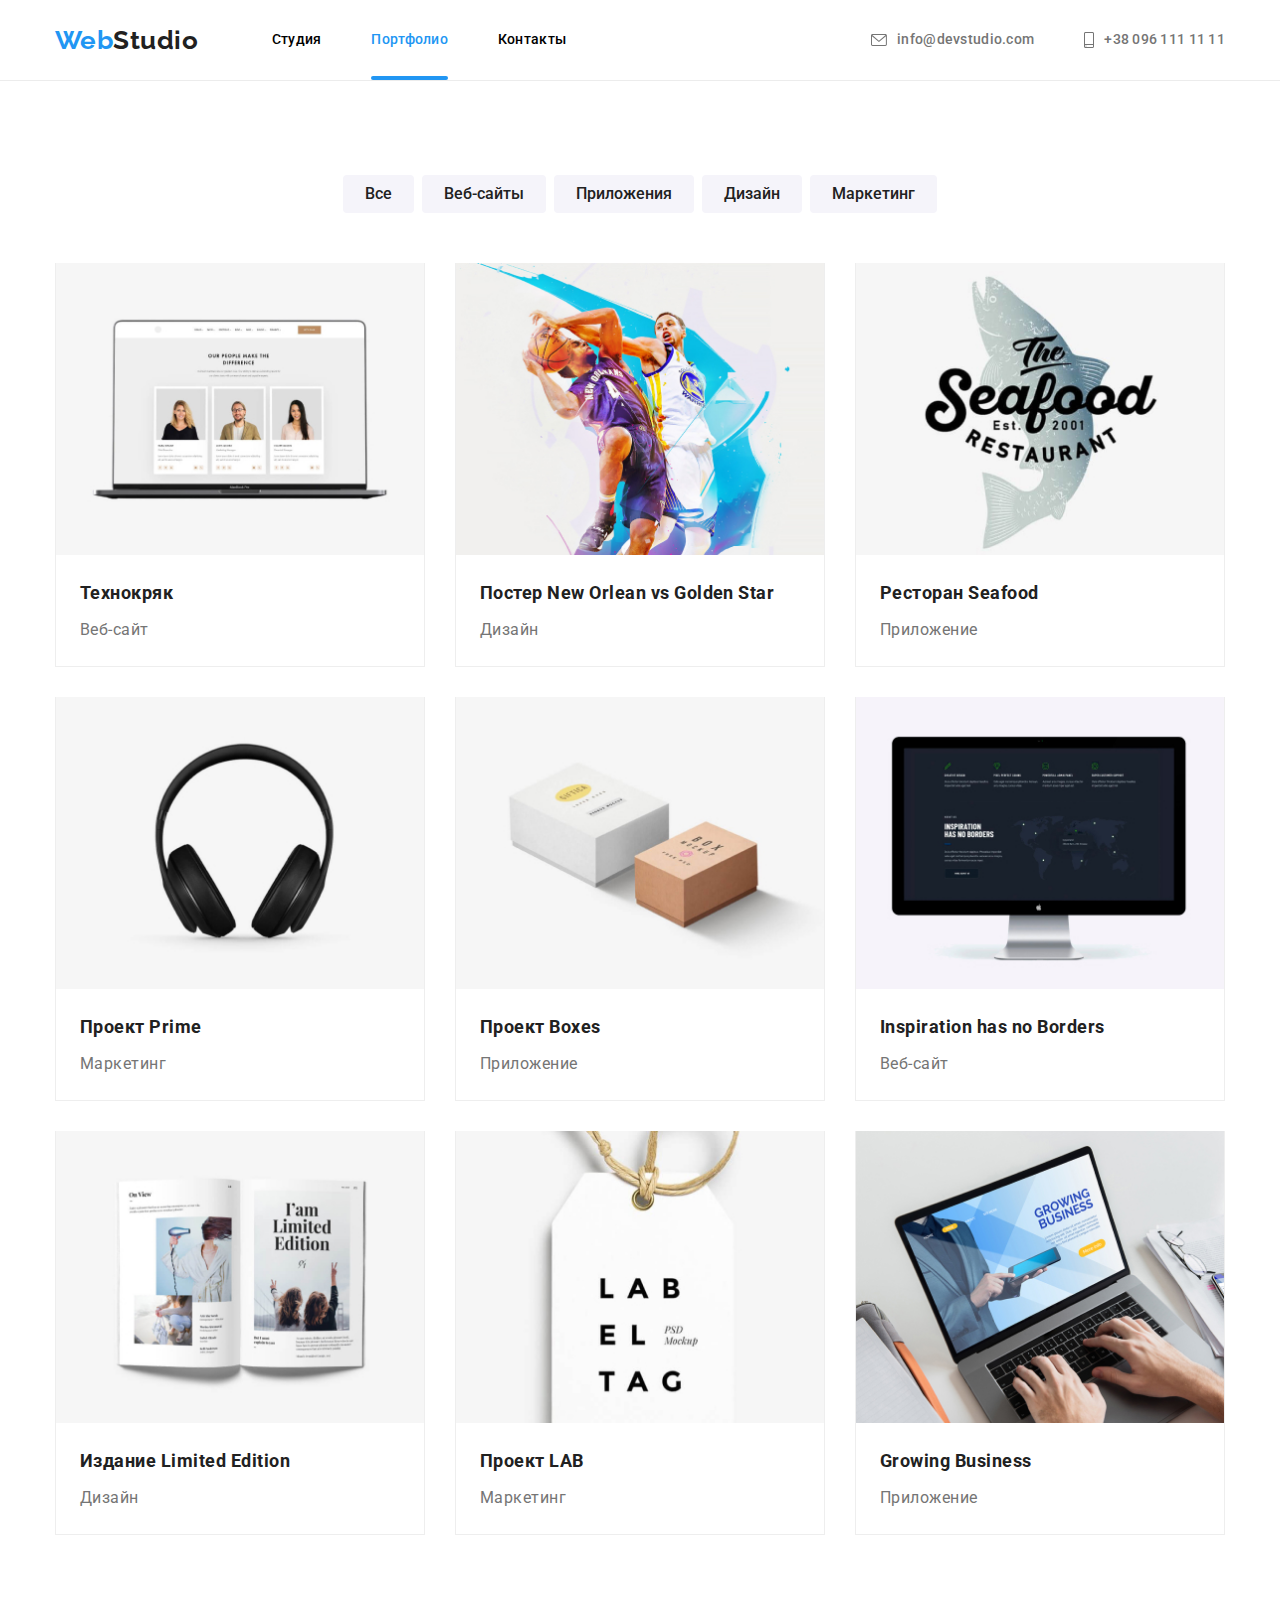
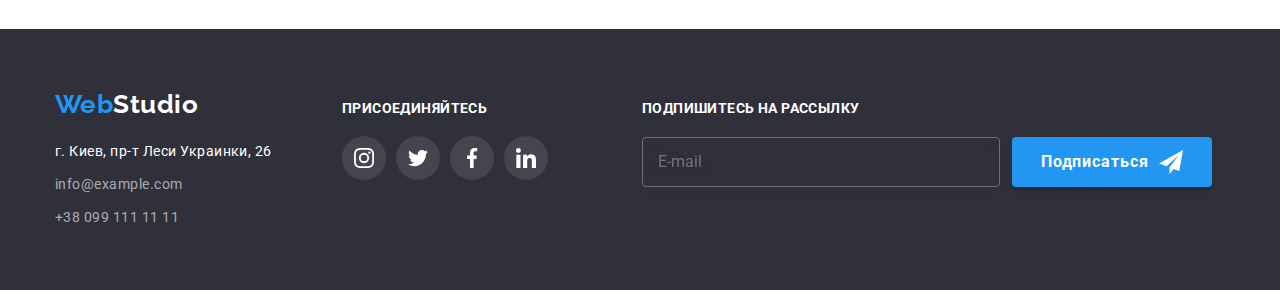
==== commit a0766557: "final?" ====
--- a/portfolio.html
+++ b/portfolio.html
@@ -172,7 +172,7 @@
                     </li>
                     <li class="project__items">
                         <div class="project__animation">
-                            <picture>project-boxes
+                            <picture>
                                 <source media="(min-width: 1200px)"
                                 srcset="./images/project-boxes-370.jpg 1x, ./images/project-boxes@2x-370.jpg 2x">
                                 <source media="(min-width: 768px)"
